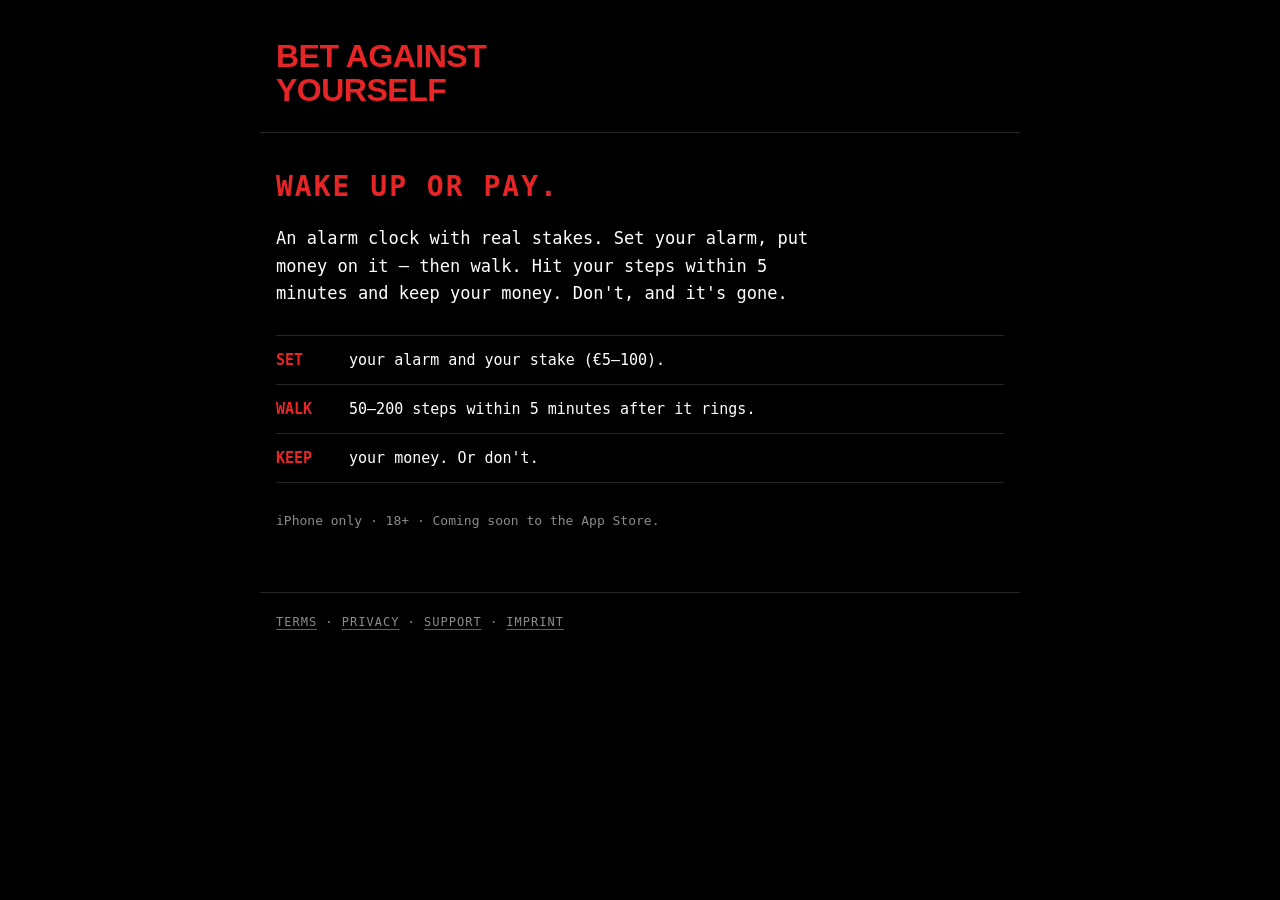
==== index.html @ e1b5a006 "Add files via upload" ====
<!doctype html>
<html lang="en">
<head>
<meta charset="utf-8">
<meta name="viewport" content="width=device-width, initial-scale=1">
<title>Bet Against Yourself</title>
<meta name="description" content="Bet Against Yourself – the alarm clock with real stakes. Wake up or pay.">
<link rel="stylesheet" href="/style.css">
</head>
<body>
<header><a class="logo" href="/">BET AGAINST<br>YOURSELF</a></header>
<main>
<section class="hero">
<p class="tag">WAKE UP OR PAY.</p>
<p class="lead">An alarm clock with real stakes. Set your alarm, put money on it – then walk.
Hit your steps within 5 minutes and keep your money. Don't, and it's gone.</p>
<ol class="how">
<li><b>SET</b> your alarm and your stake (€5–100).</li>
<li><b>WALK</b> 50–200 steps within 5 minutes after it rings.</li>
<li><b>KEEP</b> your money. Or don't.</li>
</ol>
<p class="small">iPhone only · 18+ · Coming soon to the App Store.</p>
</section>
</main>
<footer>
<a href="/terms/">TERMS</a> · <a href="/privacy/">PRIVACY</a> · <a href="/support/">SUPPORT</a> · <a href="/imprint/">IMPRINT</a>
</footer>
</body>
</html>
---- style.css ----
/* Brutalistischer Look wie in der App: nur Dark Mode, Monospace, accentRed */
:root {
  --bg: #000;
  --fg: #fff;
  --muted: rgba(255, 255, 255, 0.55);
  --line: rgba(255, 255, 255, 0.15);
  --red: rgb(230, 38, 38);
  color-scheme: dark;
}

* { box-sizing: border-box; }

body {
  margin: 0;
  background: var(--bg);
  color: var(--fg);
  font: 15px/1.6 ui-monospace, "SF Mono", Menlo, Consolas, monospace;
  -webkit-text-size-adjust: 100%;
}

header, main, footer {
  max-width: 760px;
  margin: 0 auto;
  padding: 0 16px;
}

header { padding-top: 40px; padding-bottom: 24px; border-bottom: 1px solid var(--line); }

.logo {
  display: inline-block;
  color: var(--red);
  font: 900 32px/1.05 -apple-system, BlinkMacSystemFont, "Helvetica Neue", Arial, sans-serif;
  text-decoration: none;
  letter-spacing: -0.5px;
}

main { padding-top: 32px; padding-bottom: 48px; overflow-wrap: anywhere; }

h1 { font-size: 22px; letter-spacing: 3px; margin: 0 0 4px; }
h2 { font-size: 14px; letter-spacing: 2px; margin: 32px 0 8px; color: var(--red); }
p { margin: 0 0 12px; }
.meta { color: var(--muted); margin-bottom: 24px; }
.small { color: var(--muted); font-size: 13px; }
.big { font-size: clamp(14px, 4vw, 18px); font-weight: 700; overflow-wrap: normal; }

a { color: var(--fg); text-decoration-color: var(--red); text-underline-offset: 3px; }
a:hover { color: var(--red); }

.tag { color: var(--red); font-size: 28px; font-weight: 900; letter-spacing: 2px; margin-bottom: 16px; }
.lead { font-size: 17px; max-width: 560px; }
.how { padding-left: 0; list-style: none; margin: 28px 0; border-top: 1px solid var(--line); }
.how li { padding: 12px 0; border-bottom: 1px solid var(--line); }
.how b { color: var(--red); display: inline-block; min-width: 64px; }

footer {
  padding-top: 20px;
  padding-bottom: 40px;
  border-top: 1px solid var(--line);
  color: var(--muted);
  font-size: 12px;
  letter-spacing: 1px;
}
footer a { color: var(--muted); }
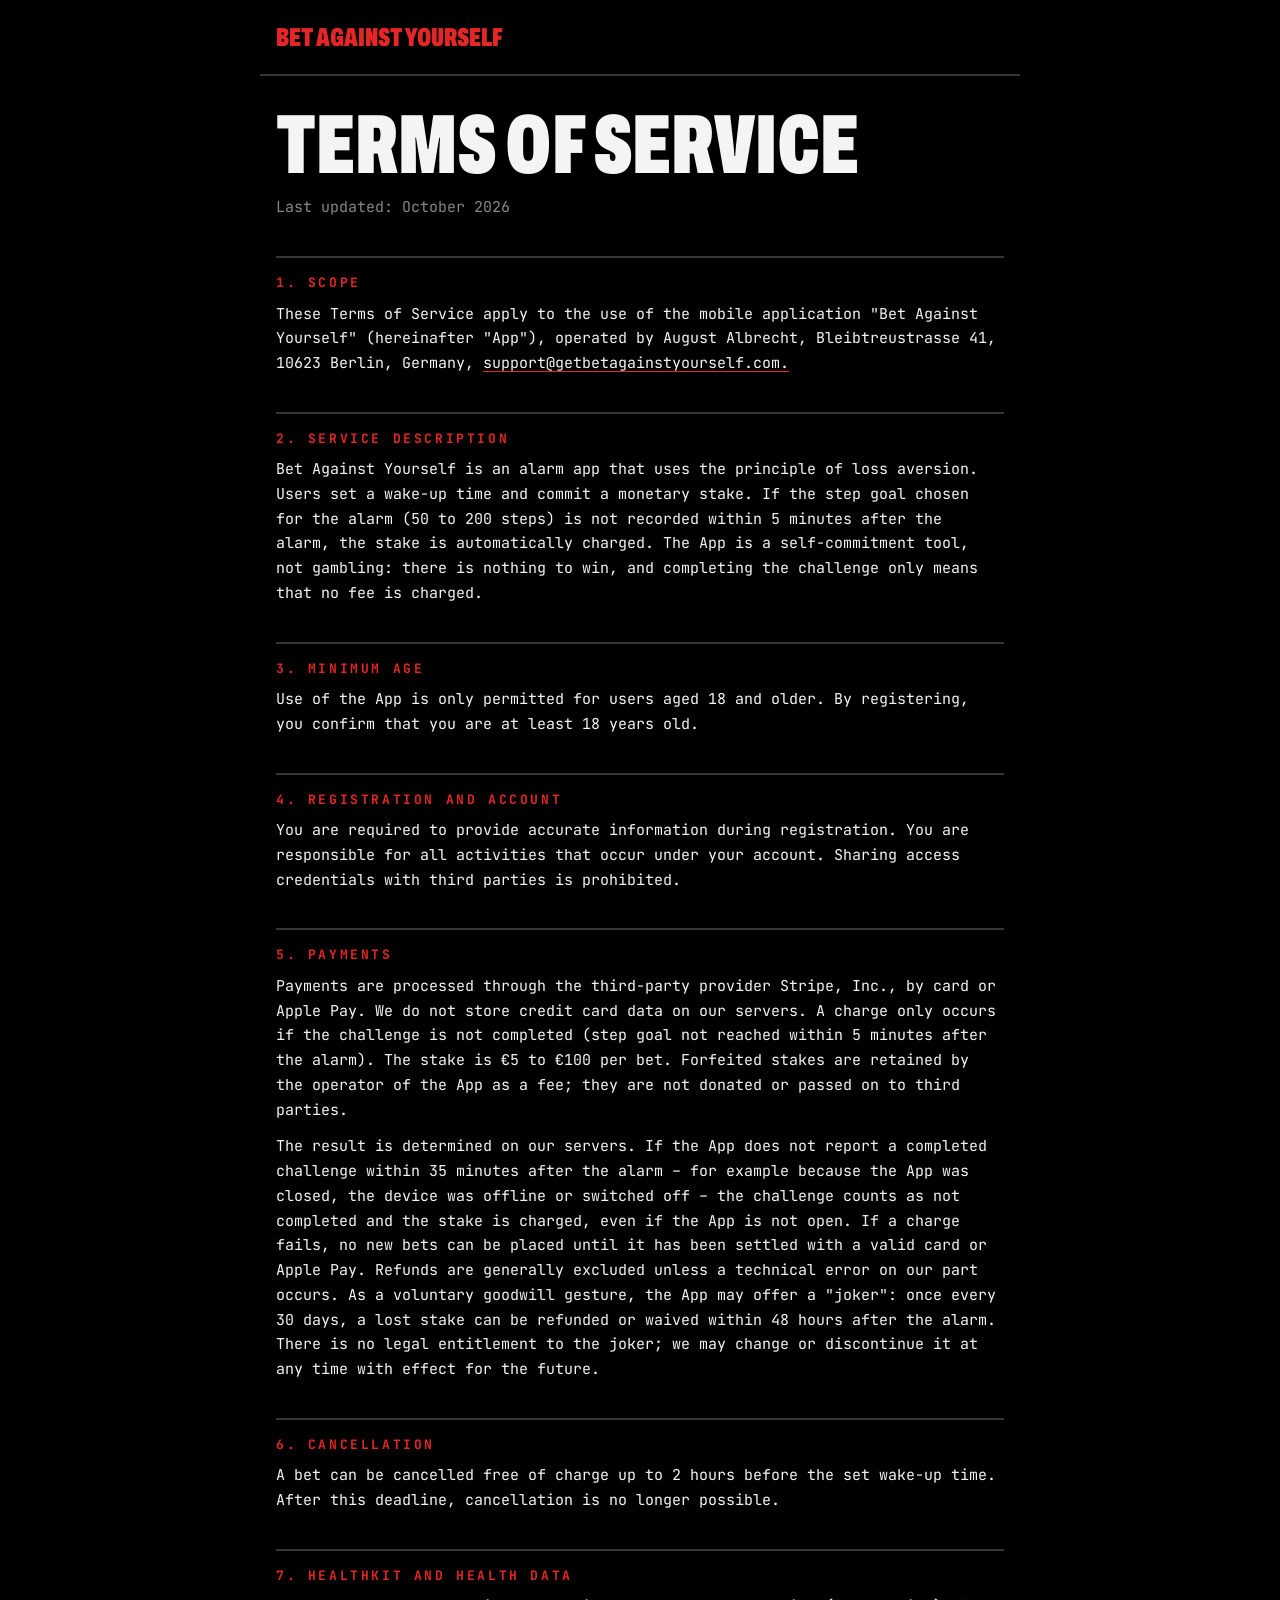
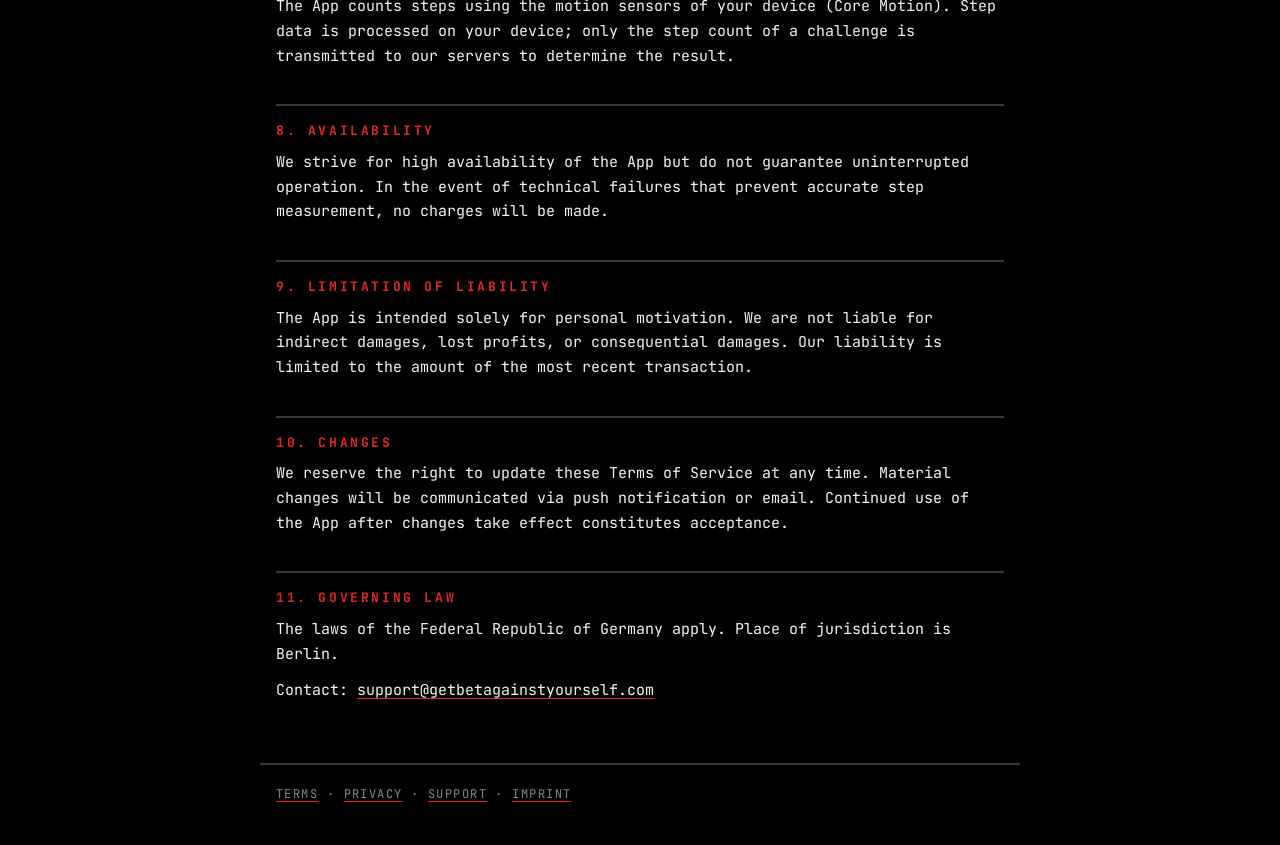
==== commit 20dc283f: "Add files via upload" ====
--- a/index.html
+++ b/index.html
@@ -3,24 +3,40 @@
 <head>
 <meta charset="utf-8">
 <meta name="viewport" content="width=device-width, initial-scale=1">
-<title>Bet Against Yourself</title>
+<title>Terms of Service – Bet Against Yourself</title>
 <meta name="description" content="Bet Against Yourself – the alarm clock with real stakes. Wake up or pay.">
+<link rel="stylesheet" href="/fonts.css">
 <link rel="stylesheet" href="/style.css">
 </head>
 <body>
-<header><a class="logo" href="/">BET AGAINST<br>YOURSELF</a></header>
+<header><a class="logo" href="/">BET AGAINST YOURSELF</a></header>
 <main>
-<section class="hero">
-<p class="tag">WAKE UP OR PAY.</p>
-<p class="lead">An alarm clock with real stakes. Set your alarm, put money on it – then walk.
-Hit your steps within 5 minutes and keep your money. Don't, and it's gone.</p>
-<ol class="how">
-<li><b>SET</b> your alarm and your stake (€5–100).</li>
-<li><b>WALK</b> 50–200 steps within 5 minutes after it rings.</li>
-<li><b>KEEP</b> your money. Or don't.</li>
-</ol>
-<p class="small">iPhone only · 18+ · Coming soon to the App Store.</p>
-</section>
+<h1>TERMS OF SERVICE</h1>
+<p class="meta">Last updated: October 2026</p>
+<h2>1. SCOPE</h2>
+<p>These Terms of Service apply to the use of the mobile application &quot;Bet Against Yourself&quot; (hereinafter &quot;App&quot;), operated by August Albrecht, Bleibtreustrasse 41, 10623 Berlin, Germany, <a href="mailto:support@getbetagainstyourself.com.">support@getbetagainstyourself.com.</a></p>
+<h2>2. SERVICE DESCRIPTION</h2>
+<p>Bet Against Yourself is an alarm app that uses the principle of loss aversion. Users set a wake-up time and commit a monetary stake. If the step goal chosen for the alarm (50 to 200 steps) is not recorded within 5 minutes after the alarm, the stake is automatically charged. The App is a self-commitment tool, not gambling: there is nothing to win, and completing the challenge only means that no fee is charged.</p>
+<h2>3. MINIMUM AGE</h2>
+<p>Use of the App is only permitted for users aged 18 and older. By registering, you confirm that you are at least 18 years old.</p>
+<h2>4. REGISTRATION AND ACCOUNT</h2>
+<p>You are required to provide accurate information during registration. You are responsible for all activities that occur under your account. Sharing access credentials with third parties is prohibited.</p>
+<h2>5. PAYMENTS</h2>
+<p>Payments are processed through the third-party provider Stripe, Inc., by card or Apple Pay. We do not store credit card data on our servers. A charge only occurs if the challenge is not completed (step goal not reached within 5 minutes after the alarm). The stake is €5 to €100 per bet. Forfeited stakes are retained by the operator of the App as a fee; they are not donated or passed on to third parties.</p>
+<p>The result is determined on our servers. If the App does not report a completed challenge within 35 minutes after the alarm – for example because the App was closed, the device was offline or switched off – the challenge counts as not completed and the stake is charged, even if the App is not open. If a charge fails, no new bets can be placed until it has been settled with a valid card or Apple Pay. Refunds are generally excluded unless a technical error on our part occurs. As a voluntary goodwill gesture, the App may offer a &quot;joker&quot;: once every 30 days, a lost stake can be refunded or waived within 48 hours after the alarm. There is no legal entitlement to the joker; we may change or discontinue it at any time with effect for the future.</p>
+<h2>6. CANCELLATION</h2>
+<p>A bet can be cancelled free of charge up to 2 hours before the set wake-up time. After this deadline, cancellation is no longer possible.</p>
+<h2>7. HEALTHKIT AND HEALTH DATA</h2>
+<p>The App counts steps using the motion sensors of your device (Core Motion). Step data is processed on your device; only the step count of a challenge is transmitted to our servers to determine the result.</p>
+<h2>8. AVAILABILITY</h2>
+<p>We strive for high availability of the App but do not guarantee uninterrupted operation. In the event of technical failures that prevent accurate step measurement, no charges will be made.</p>
+<h2>9. LIMITATION OF LIABILITY</h2>
+<p>The App is intended solely for personal motivation. We are not liable for indirect damages, lost profits, or consequential damages. Our liability is limited to the amount of the most recent transaction.</p>
+<h2>10. CHANGES</h2>
+<p>We reserve the right to update these Terms of Service at any time. Material changes will be communicated via push notification or email. Continued use of the App after changes take effect constitutes acceptance.</p>
+<h2>11. GOVERNING LAW</h2>
+<p>The laws of the Federal Republic of Germany apply. Place of jurisdiction is Berlin.</p>
+<p>Contact: <a href="mailto:support@getbetagainstyourself.com">support@getbetagainstyourself.com</a></p>
 </main>
 <footer>
 <a href="/terms/">TERMS</a> · <a href="/privacy/">PRIVACY</a> · <a href="/support/">SUPPORT</a> · <a href="/imprint/">IMPRINT</a>
--- a/fonts.css
+++ b/fonts.css
@@ -0,0 +1,27 @@
+/* Selbst gehostet (OFL) – kein Google-Fonts-Abruf, damit keine IP-Adressen an Dritte gehen (Datenschutz).
+   Fehlen die Dateien, greifen die Fallbacks in den Stacks. */
+@font-face {
+  font-family: "Archivo";
+  src: url("/fonts/archivo-wdth.woff2") format("woff2-variations"), url("/fonts/archivo-wdth.woff2") format("woff2");
+  font-weight: 100 900;
+  font-stretch: 62% 125%;
+  font-display: swap;
+}
+@font-face {
+  font-family: "JetBrains Mono";
+  src: url("/fonts/jetbrains-mono-400.woff2") format("woff2");
+  font-weight: 400;
+  font-display: swap;
+}
+@font-face {
+  font-family: "JetBrains Mono";
+  src: url("/fonts/jetbrains-mono-700.woff2") format("woff2");
+  font-weight: 700;
+  font-display: swap;
+}
+@font-face {
+  font-family: "JetBrains Mono";
+  src: url("/fonts/jetbrains-mono-800.woff2") format("woff2");
+  font-weight: 800;
+  font-display: swap;
+}
--- a/style.css
+++ b/style.css
@@ -1,10 +1,12 @@
-/* Brutalistischer Look wie in der App: nur Dark Mode, Monospace, accentRed */
+/* Unterseiten (AGB, Datenschutz, Support, Impressum) im Look der App/Landing Page: Schwarz, Linien, accentRed */
 :root {
   --bg: #000;
-  --fg: #fff;
-  --muted: rgba(255, 255, 255, 0.55);
-  --line: rgba(255, 255, 255, 0.15);
-  --red: rgb(230, 38, 38);
+  --fg: #f4f4f2;
+  --muted: #8a8686;
+  --line: #3a3636;
+  --red: #e52626;
+  --poster: "Archivo", "Arial Narrow", "Helvetica Neue", Arial, sans-serif;
+  --mono: "JetBrains Mono", ui-monospace, "SF Mono", Menlo, Consolas, monospace;
   color-scheme: dark;
 }
 
@@ -14,7 +16,7 @@
   margin: 0;
   background: var(--bg);
   color: var(--fg);
-  font: 15px/1.6 ui-monospace, "SF Mono", Menlo, Consolas, monospace;
+  font: 15px/1.65 var(--mono);
   -webkit-text-size-adjust: 100%;
 }
 
@@ -24,20 +26,20 @@
   padding: 0 16px;
 }
 
-header { padding-top: 40px; padding-bottom: 24px; border-bottom: 1px solid var(--line); }
+header { padding-top: 24px; padding-bottom: 20px; border-bottom: 2px solid var(--line); }
 
 .logo {
   display: inline-block;
   color: var(--red);
-  font: 900 32px/1.05 -apple-system, BlinkMacSystemFont, "Helvetica Neue", Arial, sans-serif;
+  font: 900 26px/1 var(--poster);
+  font-stretch: 62%;
   text-decoration: none;
-  letter-spacing: -0.5px;
 }
 
 main { padding-top: 32px; padding-bottom: 48px; overflow-wrap: anywhere; }
 
-h1 { font-size: 22px; letter-spacing: 3px; margin: 0 0 4px; }
-h2 { font-size: 14px; letter-spacing: 2px; margin: 32px 0 8px; color: var(--red); }
+h1 { font: 900 clamp(48px, 10vw, 84px)/.9 var(--poster); font-stretch: 62%; text-transform: uppercase; margin: 0 0 12px; }
+h2 { font-size: 13px; letter-spacing: .2em; margin: 36px 0 8px; color: var(--red); border-top: 2px solid var(--line); padding-top: 14px; }
 p { margin: 0 0 12px; }
 .meta { color: var(--muted); margin-bottom: 24px; }
 .small { color: var(--muted); font-size: 13px; }
@@ -46,18 +48,12 @@
 a { color: var(--fg); text-decoration-color: var(--red); text-underline-offset: 3px; }
 a:hover { color: var(--red); }
 
-.tag { color: var(--red); font-size: 28px; font-weight: 900; letter-spacing: 2px; margin-bottom: 16px; }
-.lead { font-size: 17px; max-width: 560px; }
-.how { padding-left: 0; list-style: none; margin: 28px 0; border-top: 1px solid var(--line); }
-.how li { padding: 12px 0; border-bottom: 1px solid var(--line); }
-.how b { color: var(--red); display: inline-block; min-width: 64px; }
-
 footer {
   padding-top: 20px;
   padding-bottom: 40px;
-  border-top: 1px solid var(--line);
+  border-top: 2px solid var(--line);
   color: var(--muted);
   font-size: 12px;
-  letter-spacing: 1px;
+  letter-spacing: .12em;
 }
 footer a { color: var(--muted); }
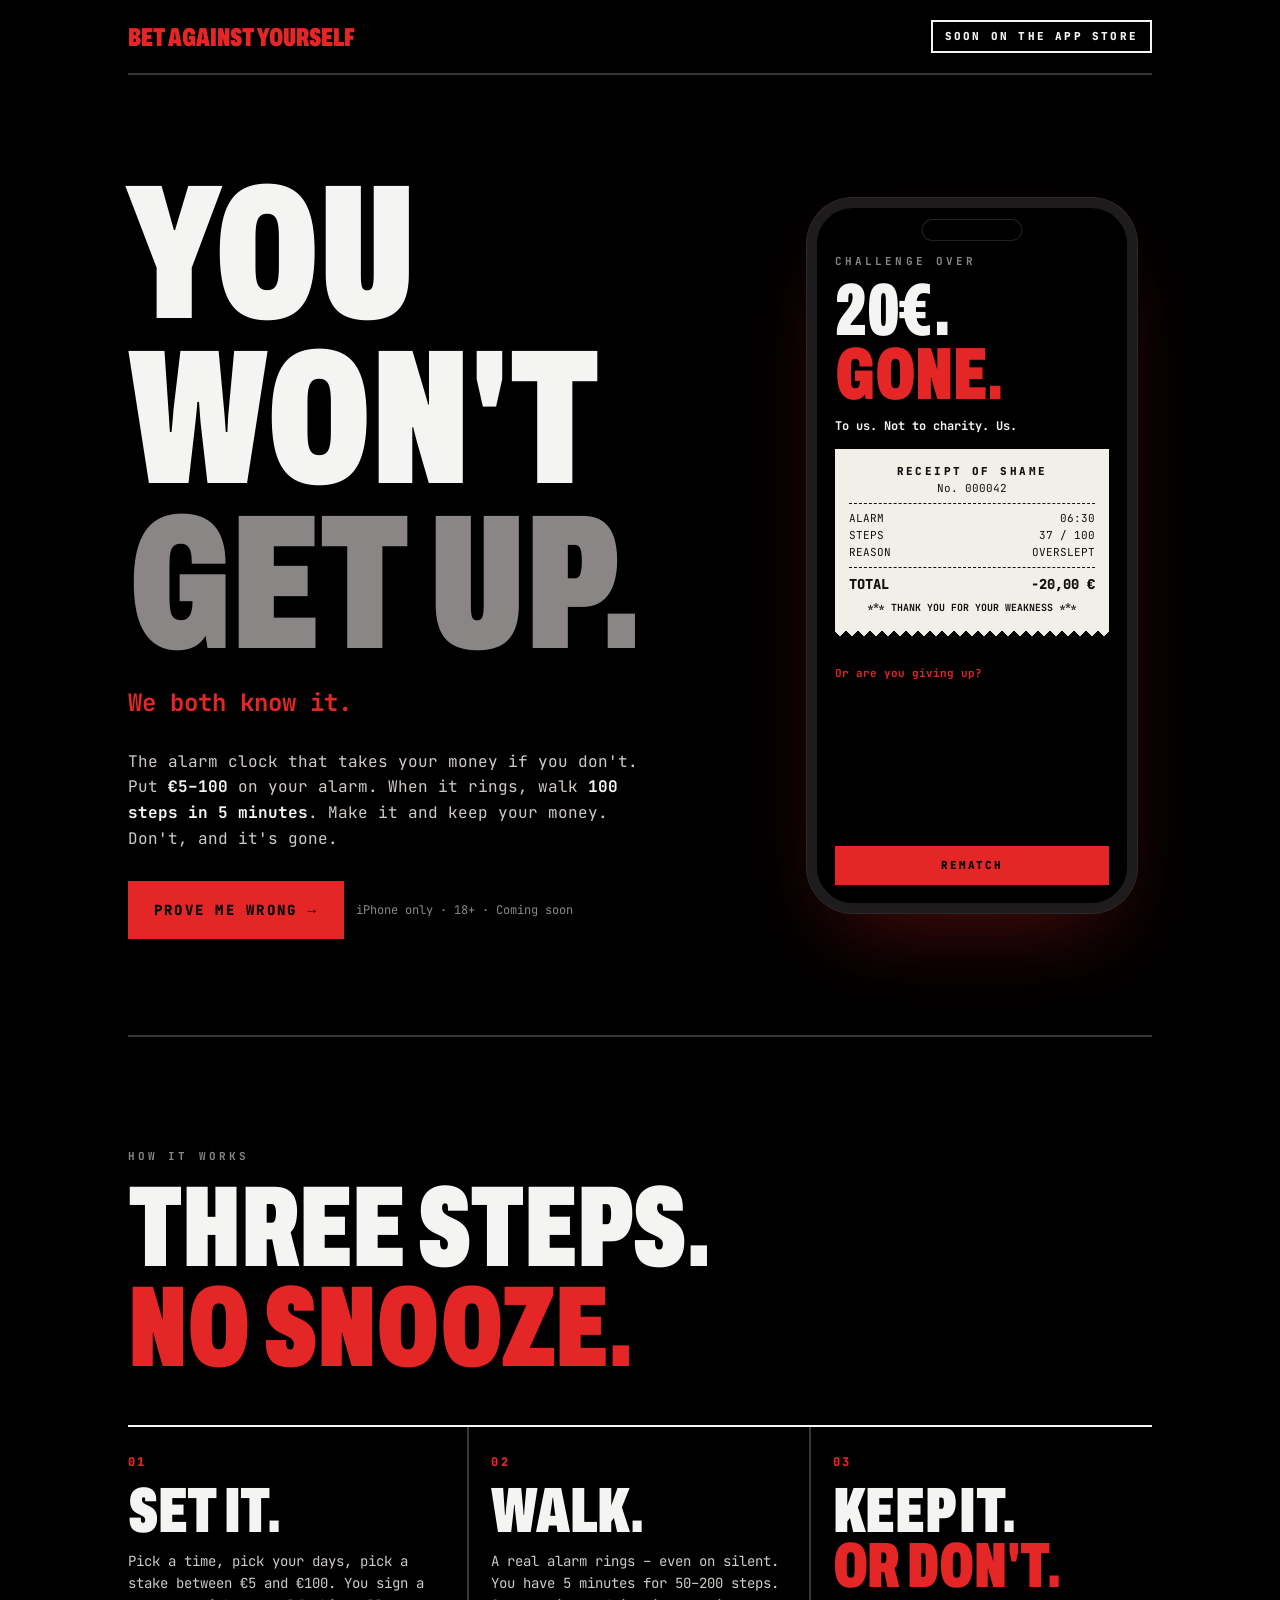
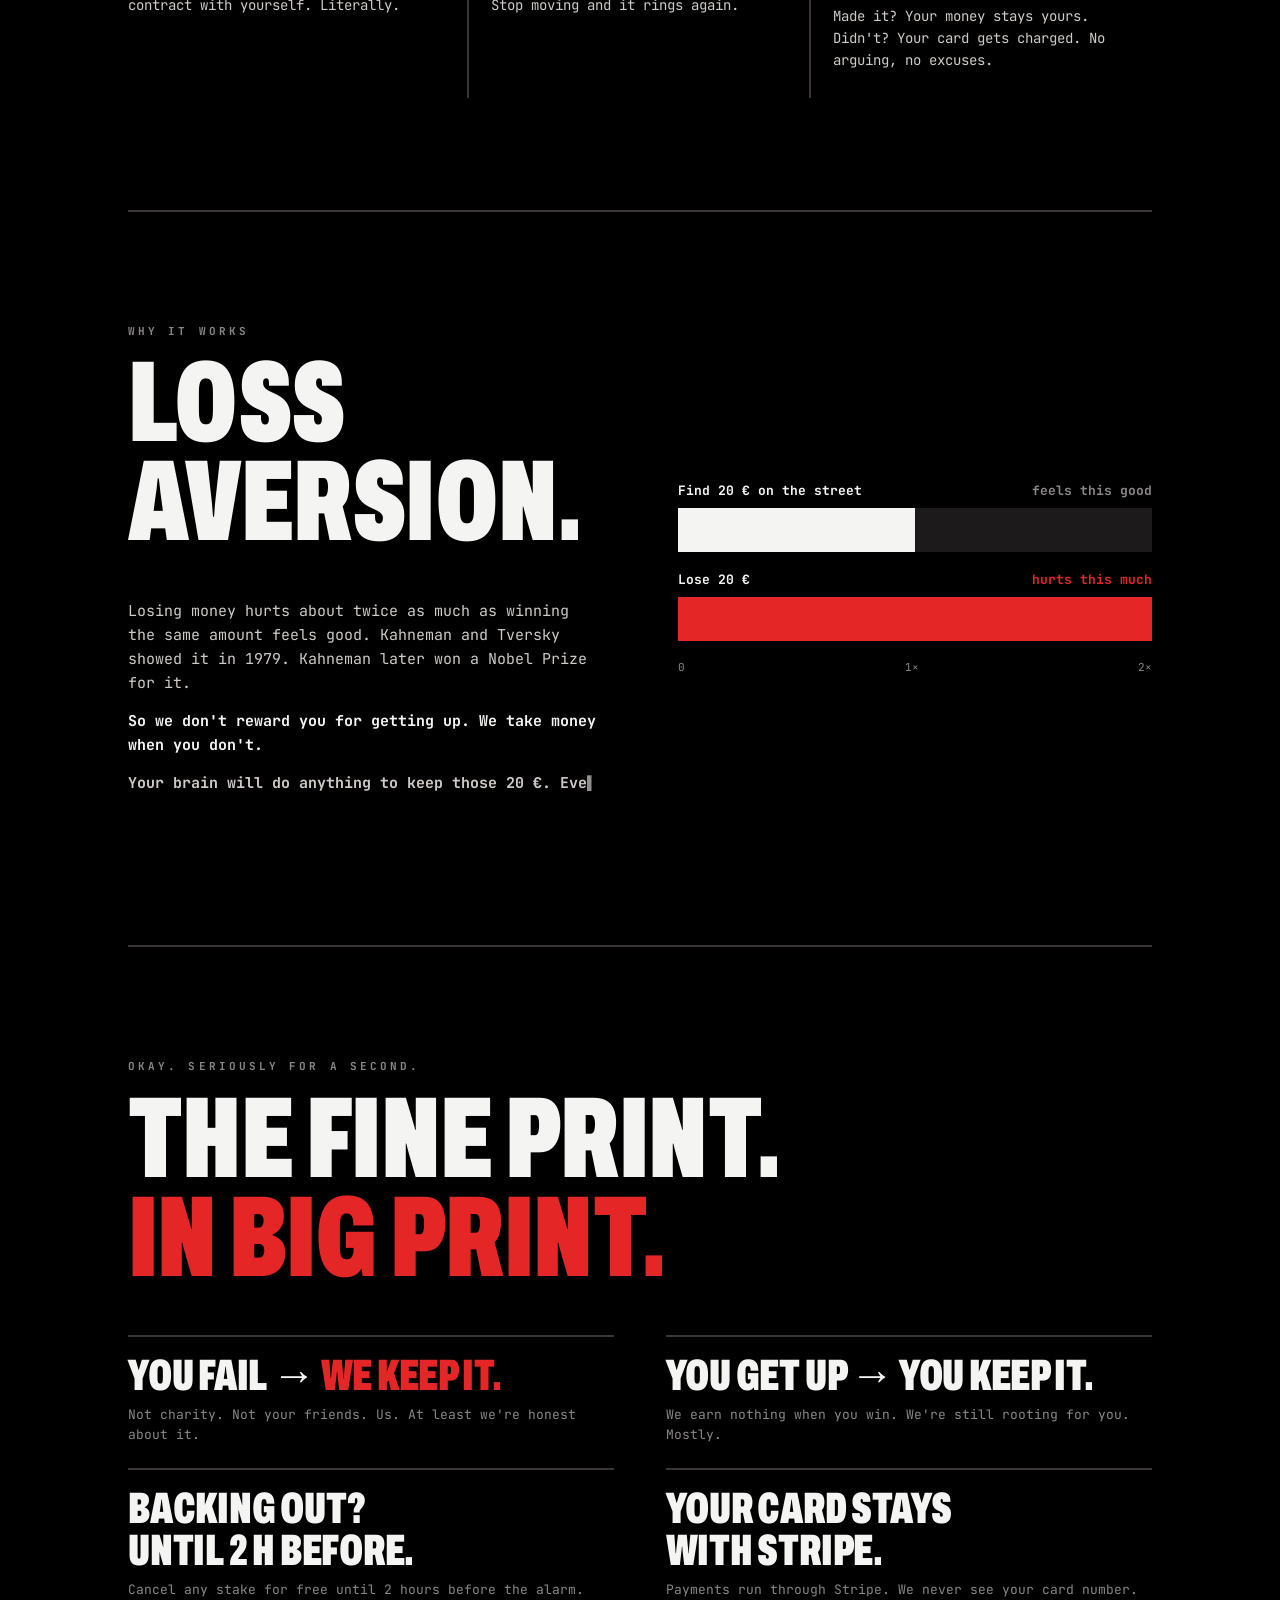
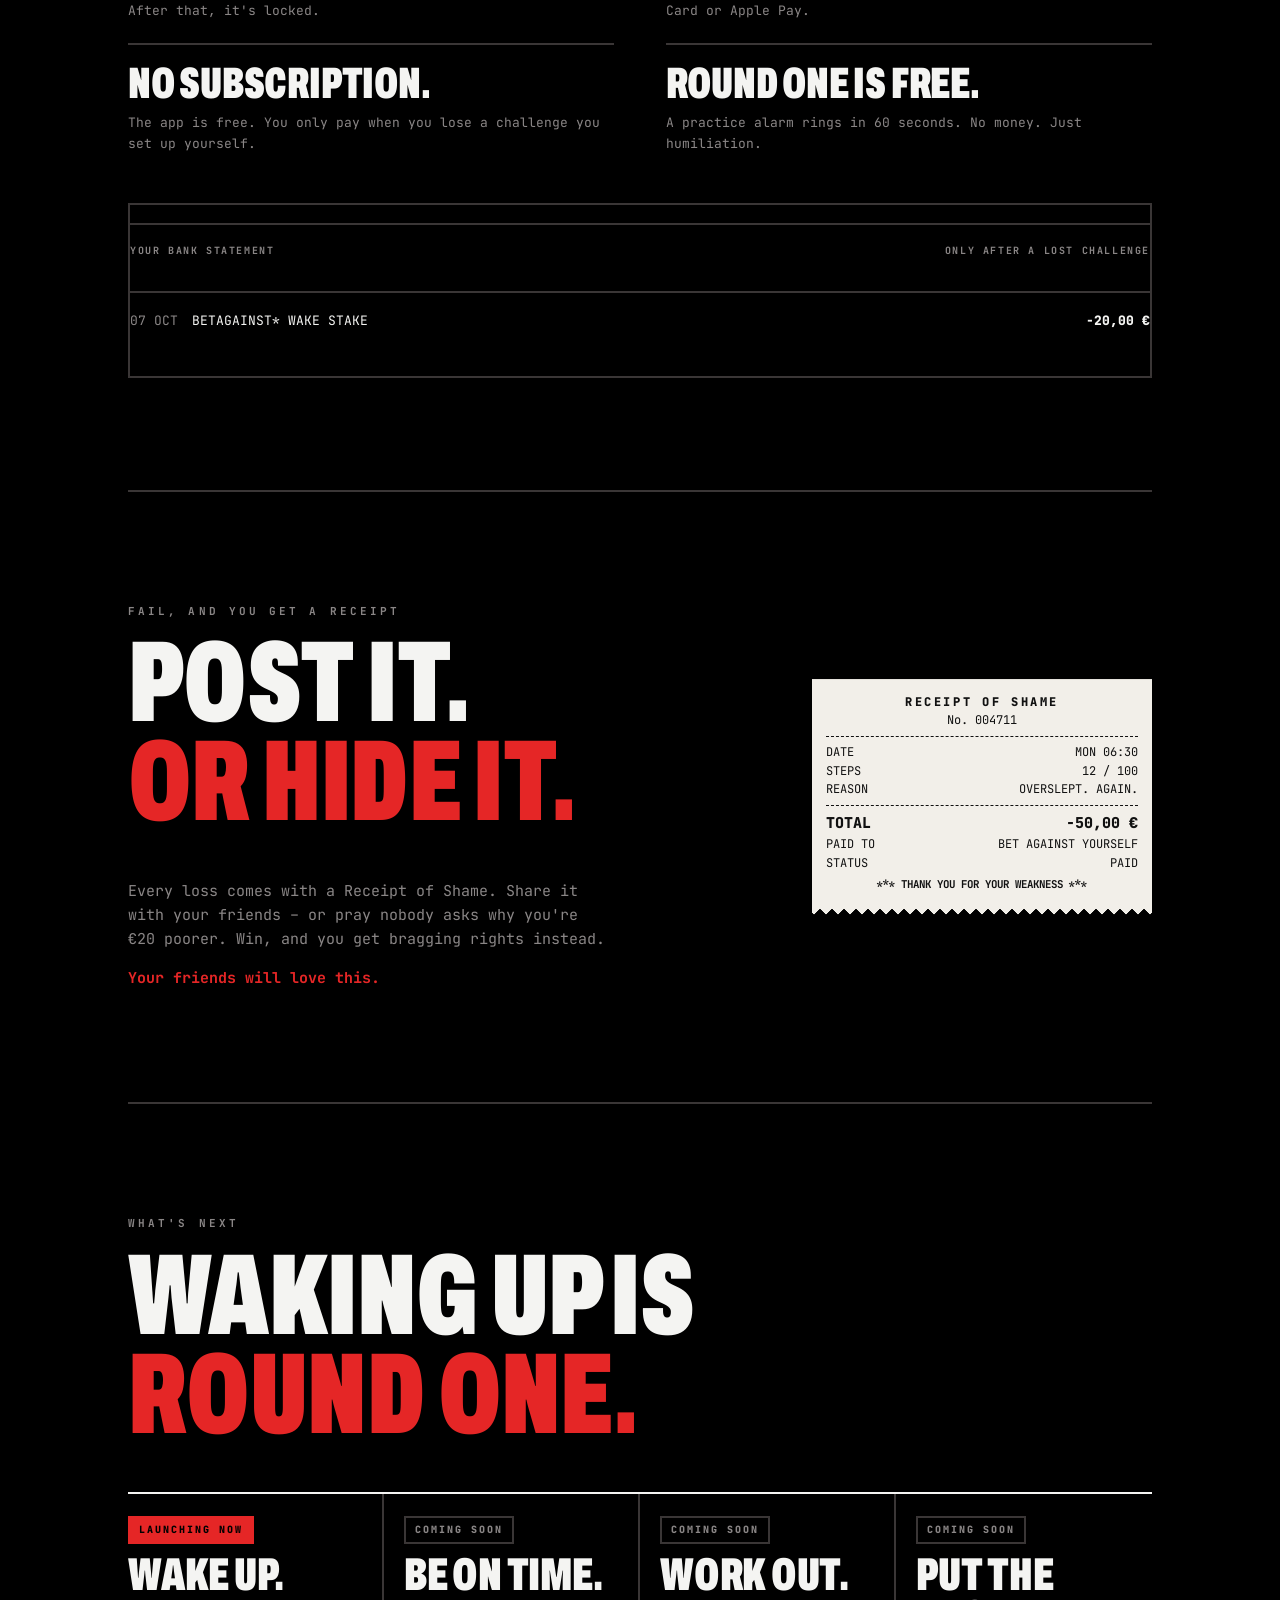
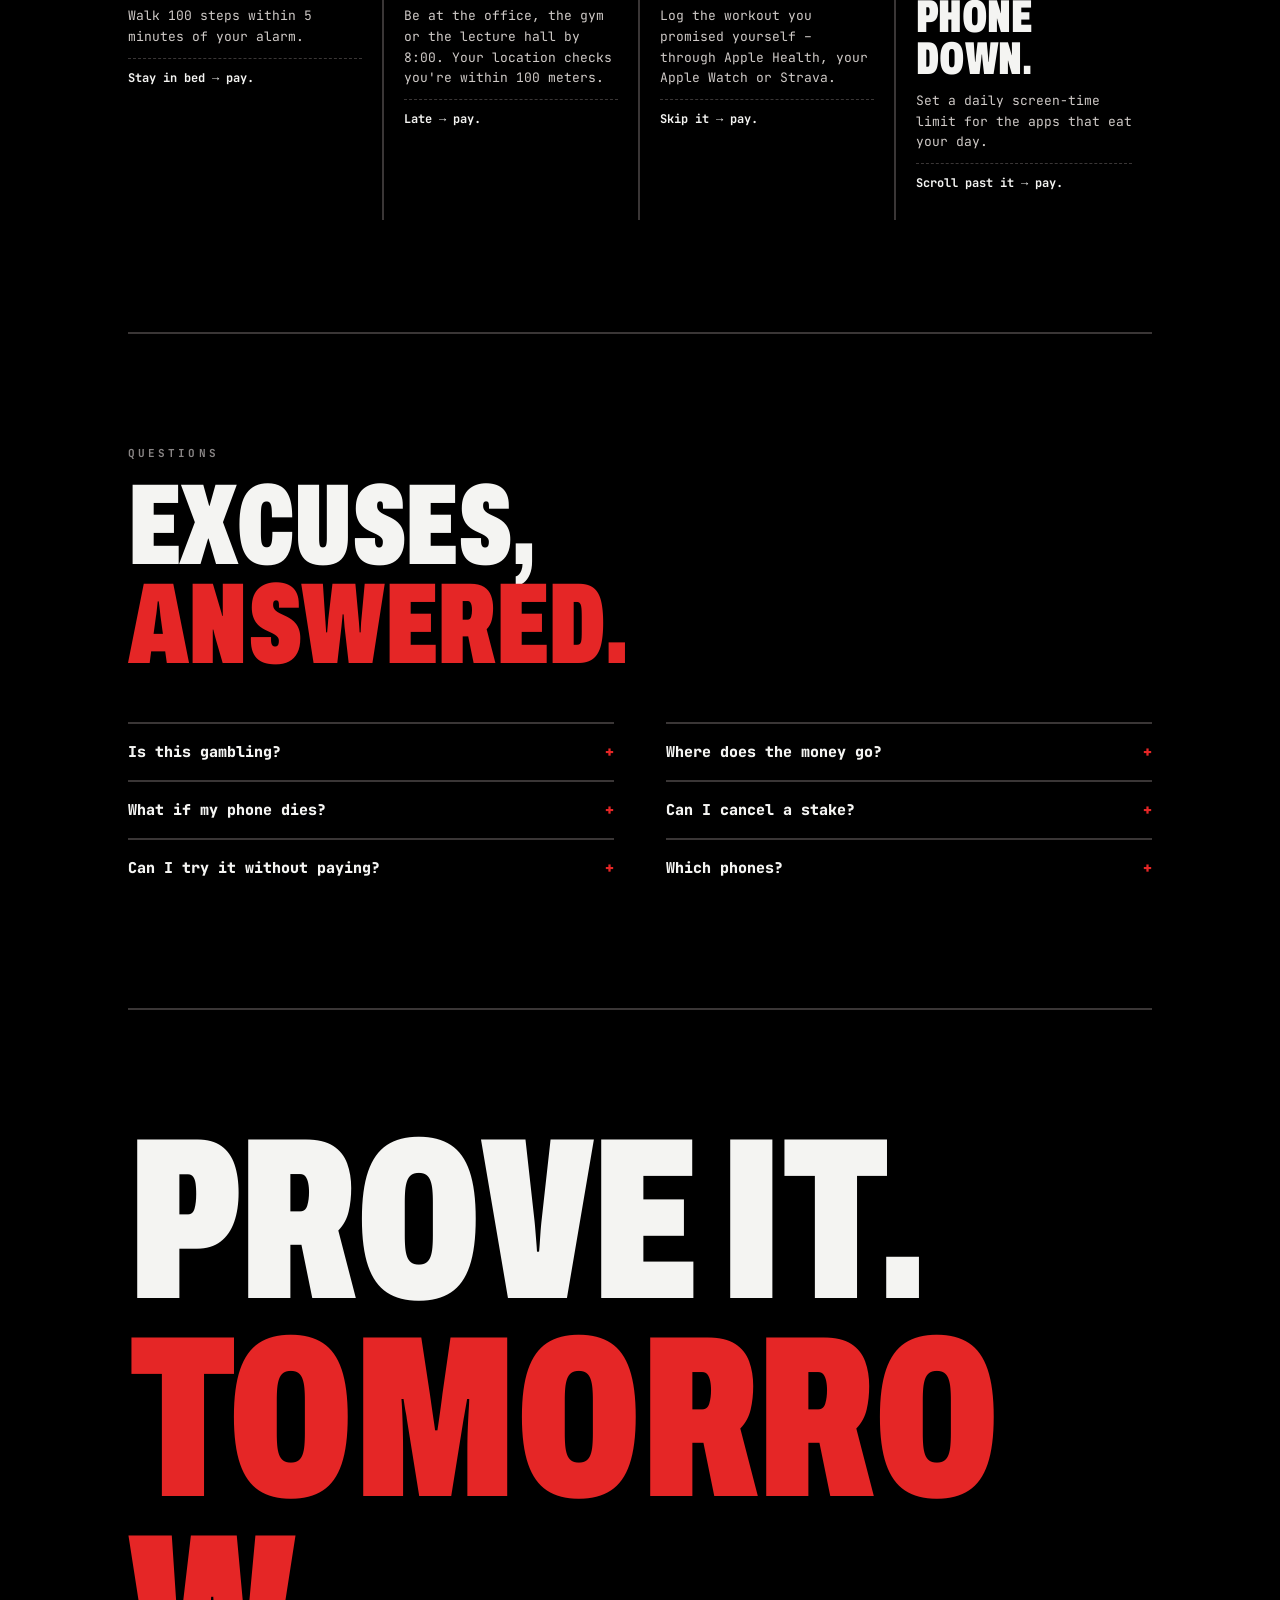
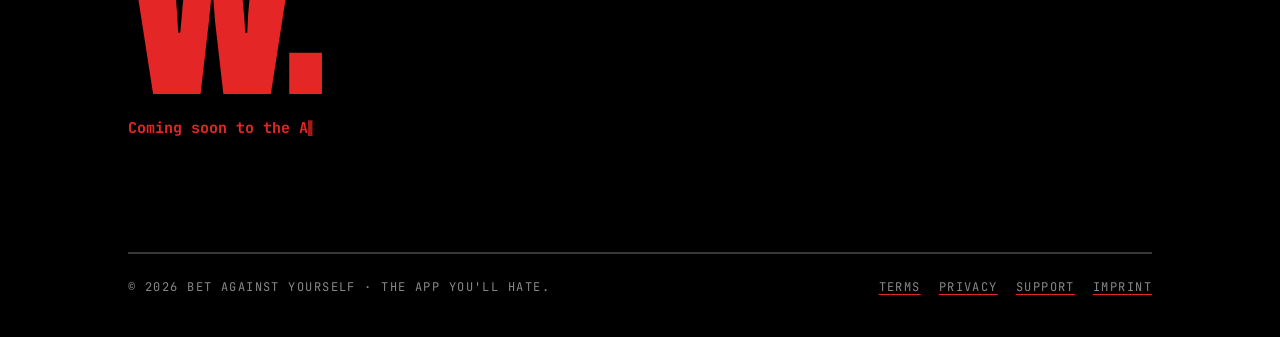
==== commit 5b789c8f: "Add files via upload" ====
--- a/index.html
+++ b/index.html
@@ -2,44 +2,305 @@
 <html lang="en">
 <head>
 <meta charset="utf-8">
-<meta name="viewport" content="width=device-width, initial-scale=1">
-<title>Terms of Service – Bet Against Yourself</title>
-<meta name="description" content="Bet Against Yourself – the alarm clock with real stakes. Wake up or pay.">
+<meta name="viewport" content="width=device-width, initial-scale=1, viewport-fit=cover">
+<title>Bet Against Yourself – Wake up or pay</title>
+<meta name="description" content="The alarm clock that takes your money if you don't get up. Put €5–100 on your alarm, walk 100 steps in 5 minutes – or pay.">
+<meta name="theme-color" content="#000000">
+<meta property="og:title" content="Bet Against Yourself – Wake up or pay">
+<meta property="og:description" content="The alarm clock that takes your money if you don't get up.">
+<meta property="og:url" content="https://getbetagainstyourself.com/">
+<meta property="og:type" content="website">
+<link rel="preload" href="/fonts/archivo-wdth.woff2" as="font" type="font/woff2" crossorigin>
 <link rel="stylesheet" href="/fonts.css">
-<link rel="stylesheet" href="/style.css">
+<link rel="stylesheet" href="/landing.css">
 </head>
 <body>
-<header><a class="logo" href="/">BET AGAINST YOURSELF</a></header>
-<main>
-<h1>TERMS OF SERVICE</h1>
-<p class="meta">Last updated: October 2026</p>
-<h2>1. SCOPE</h2>
-<p>These Terms of Service apply to the use of the mobile application &quot;Bet Against Yourself&quot; (hereinafter &quot;App&quot;), operated by August Albrecht, Bleibtreustrasse 41, 10623 Berlin, Germany, <a href="mailto:support@getbetagainstyourself.com.">support@getbetagainstyourself.com.</a></p>
-<h2>2. SERVICE DESCRIPTION</h2>
-<p>Bet Against Yourself is an alarm app that uses the principle of loss aversion. Users set a wake-up time and commit a monetary stake. If the step goal chosen for the alarm (50 to 200 steps) is not recorded within 5 minutes after the alarm, the stake is automatically charged. The App is a self-commitment tool, not gambling: there is nothing to win, and completing the challenge only means that no fee is charged.</p>
-<h2>3. MINIMUM AGE</h2>
-<p>Use of the App is only permitted for users aged 18 and older. By registering, you confirm that you are at least 18 years old.</p>
-<h2>4. REGISTRATION AND ACCOUNT</h2>
-<p>You are required to provide accurate information during registration. You are responsible for all activities that occur under your account. Sharing access credentials with third parties is prohibited.</p>
-<h2>5. PAYMENTS</h2>
-<p>Payments are processed through the third-party provider Stripe, Inc., by card or Apple Pay. We do not store credit card data on our servers. A charge only occurs if the challenge is not completed (step goal not reached within 5 minutes after the alarm). The stake is €5 to €100 per bet. Forfeited stakes are retained by the operator of the App as a fee; they are not donated or passed on to third parties.</p>
-<p>The result is determined on our servers. If the App does not report a completed challenge within 35 minutes after the alarm – for example because the App was closed, the device was offline or switched off – the challenge counts as not completed and the stake is charged, even if the App is not open. If a charge fails, no new bets can be placed until it has been settled with a valid card or Apple Pay. Refunds are generally excluded unless a technical error on our part occurs. As a voluntary goodwill gesture, the App may offer a &quot;joker&quot;: once every 30 days, a lost stake can be refunded or waived within 48 hours after the alarm. There is no legal entitlement to the joker; we may change or discontinue it at any time with effect for the future.</p>
-<h2>6. CANCELLATION</h2>
-<p>A bet can be cancelled free of charge up to 2 hours before the set wake-up time. After this deadline, cancellation is no longer possible.</p>
-<h2>7. HEALTHKIT AND HEALTH DATA</h2>
-<p>The App counts steps using the motion sensors of your device (Core Motion). Step data is processed on your device; only the step count of a challenge is transmitted to our servers to determine the result.</p>
-<h2>8. AVAILABILITY</h2>
-<p>We strive for high availability of the App but do not guarantee uninterrupted operation. In the event of technical failures that prevent accurate step measurement, no charges will be made.</p>
-<h2>9. LIMITATION OF LIABILITY</h2>
-<p>The App is intended solely for personal motivation. We are not liable for indirect damages, lost profits, or consequential damages. Our liability is limited to the amount of the most recent transaction.</p>
-<h2>10. CHANGES</h2>
-<p>We reserve the right to update these Terms of Service at any time. Material changes will be communicated via push notification or email. Continued use of the App after changes take effect constitutes acceptance.</p>
-<h2>11. GOVERNING LAW</h2>
-<p>The laws of the Federal Republic of Germany apply. Place of jurisdiction is Berlin.</p>
-<p>Contact: <a href="mailto:support@getbetagainstyourself.com">support@getbetagainstyourself.com</a></p>
-</main>
-<footer>
-<a href="/terms/">TERMS</a> · <a href="/privacy/">PRIVACY</a> · <a href="/support/">SUPPORT</a> · <a href="/imprint/">IMPRINT</a>
-</footer>
+
+<div class="wrap">
+  <header class="top">
+    <a class="logo" href="/">BET AGAINST YOURSELF</a>
+    <span class="badge">Soon on the App Store</span>
+  </header>
+
+  <!-- Hero: die These – du stehst nicht auf -->
+  <section class="hero">
+    <div>
+      <h1 class="poster"><span data-type>You won't</span> <span class="ash" data-type>get up.</span></h1>
+      <p class="voice" data-voice="We both know it.">We both know it.</p>
+      <p class="lead">The alarm clock that takes your money if you don't. Put <b>€5–100</b> on your alarm.
+        When it rings, walk <b>100 steps in 5 minutes</b>. Make it and keep your money. Don't, and it's gone.</p>
+      <div class="cta-row">
+        <a class="btn" href="#how">Prove me wrong →</a>
+        <span class="fine-note">iPhone only · 18+ · Coming soon</span>
+      </div>
+    </div>
+
+    <div class="phone" aria-label="App screen after a lost challenge">
+      <p class="eyebrow">Challenge over</p>
+      <p class="poster big">20€.<br><span class="red">Gone.</span></p>
+      <p class="sub">To us. Not to charity. Us.</p>
+      <div class="receipt">
+        <div class="t">RECEIPT OF SHAME</div>
+        <div class="c">No. 000042</div>
+        <hr>
+        <div class="r"><span>ALARM</span><span>06:30</span></div>
+        <div class="r"><span>STEPS</span><span>37 / 100</span></div>
+        <div class="r"><span>REASON</span><span>OVERSLEPT</span></div>
+        <hr>
+        <div class="r total"><span>TOTAL</span><span>−20,00 €</span></div>
+        <div class="thx">*** THANK YOU FOR YOUR WEAKNESS ***</div>
+      </div>
+      <p class="voice">Or are you giving up?</p>
+      <div class="p-btn">REMATCH</div>
+    </div>
+  </section>
+
+  <!-- So funktioniert's -->
+  <section class="block" id="how">
+    <div class="block-head">
+      <p class="eyebrow">How it works</p>
+      <h2 class="poster">Three steps.<br><span class="red">No snooze.</span></h2>
+    </div>
+    <ol class="steps">
+      <li>
+        <span class="n">01</span>
+        <h3 class="poster">Set it.</h3>
+        <p>Pick a time, pick your days, pick a stake between €5 and €100. You sign a contract with yourself. Literally.</p>
+      </li>
+      <li>
+        <span class="n">02</span>
+        <h3 class="poster">Walk.</h3>
+        <p>A real alarm rings – even on silent. You have 5 minutes for 50–200 steps. Stop moving and it rings again.</p>
+      </li>
+      <li>
+        <span class="n">03</span>
+        <h3 class="poster">Keep it.<br><span class="red">Or don't.</span></h3>
+        <p>Made it? Your money stays yours. Didn't? Your card gets charged. No arguing, no excuses.</p>
+      </li>
+    </ol>
+  </section>
+
+  <!-- Warum es funktioniert -->
+  <section class="block">
+    <div class="why">
+      <div>
+        <div class="block-head">
+          <p class="eyebrow">Why it works</p>
+          <h2 class="poster">Loss<br>aversion.</h2>
+        </div>
+        <div class="body">
+          <p>Losing money hurts about twice as much as winning the same amount feels good. Kahneman and Tversky showed it in 1979. Kahneman later won a Nobel Prize for it.</p>
+          <p><b>So we don't reward you for getting up. We take money when you don't.</b></p>
+          <p class="voice" data-voice="Your brain will do anything to keep those 20 €. Even get up.">Your brain will do anything to keep those 20 €. Even get up.</p>
+        </div>
+      </div>
+      <div class="bars" role="img" aria-label="Losing 20 euros hurts about twice as much as finding 20 euros feels good">
+        <div>
+          <div class="bar-l"><span>Find 20 € on the street</span><span class="ash">feels this good</span></div>
+          <div class="track"><div class="fill"></div></div>
+        </div>
+        <div>
+          <div class="bar-l"><span>Lose 20 €</span><span class="red">hurts this much</span></div>
+          <div class="track"><div class="fill loss"></div></div>
+        </div>
+        <div class="axis"><span>0</span><span>1×</span><span>2×</span></div>
+      </div>
+    </div>
+  </section>
+
+  <!-- Kleingedrucktes, groß -->
+  <section class="block">
+    <div class="block-head">
+      <p class="eyebrow">Okay. Seriously for a second.</p>
+      <h2 class="poster">The fine print.<br><span class="red">In big print.</span></h2>
+    </div>
+    <div class="fine">
+      <div>
+        <h3 class="poster">You fail → <span class="red">we keep it.</span></h3>
+        <p>Not charity. Not your friends. Us. At least we're honest about it.</p>
+      </div>
+      <div>
+        <h3 class="poster">You get up → you keep it.</h3>
+        <p>We earn nothing when you win. We're still rooting for you. Mostly.</p>
+      </div>
+      <div>
+        <h3 class="poster">Backing out? Until 2 h before.</h3>
+        <p>Cancel any stake for free until 2 hours before the alarm. After that, it's locked.</p>
+      </div>
+      <div>
+        <h3 class="poster">Your card stays with Stripe.</h3>
+        <p>Payments run through Stripe. We never see your card number. Card or Apple Pay.</p>
+      </div>
+      <div>
+        <h3 class="poster">No subscription.</h3>
+        <p>The app is free. You only pay when you lose a challenge you set up yourself.</p>
+      </div>
+      <div>
+        <h3 class="poster">Round one is free.</h3>
+        <p>A practice alarm rings in 60 seconds. No money. Just humiliation.</p>
+      </div>
+      <div class="statement" aria-label="Example line on a bank statement">
+        <div class="h"><span>YOUR BANK STATEMENT</span><span>ONLY AFTER A LOST CHALLENGE</span></div>
+        <div class="row"><span>07 OCT</span><span>BETAGAINST* WAKE STAKE</span><b>−20,00 €</b></div>
+      </div>
+    </div>
+  </section>
+
+  <!-- Receipt of Shame -->
+  <section class="block">
+    <div class="shame">
+      <div>
+        <div class="block-head">
+          <p class="eyebrow">Fail, and you get a receipt</p>
+          <h2 class="poster">Post it.<br><span class="red">Or hide it.</span></h2>
+        </div>
+        <p class="lead ash" style="max-width:32em">Every loss comes with a Receipt of Shame. Share it with your friends – or pray nobody asks why you're €20 poorer. Win, and you get bragging rights instead.</p>
+        <p class="voice" data-voice="Your friends will love this.">Your friends will love this.</p>
+      </div>
+      <div class="receipt">
+        <div class="t">RECEIPT OF SHAME</div>
+        <div class="c">No. 004711</div>
+        <hr>
+        <div class="r"><span>DATE</span><span>MON 06:30</span></div>
+        <div class="r"><span>STEPS</span><span>12 / 100</span></div>
+        <div class="r"><span>REASON</span><span>OVERSLEPT. AGAIN.</span></div>
+        <hr>
+        <div class="r total"><span>TOTAL</span><span>−50,00 €</span></div>
+        <div class="r"><span>PAID TO</span><span>BET AGAINST YOURSELF</span></div>
+        <div class="r"><span>STATUS</span><span>PAID</span></div>
+        <div class="thx">*** THANK YOU FOR YOUR WEAKNESS ***</div>
+      </div>
+    </div>
+  </section>
+
+  <!-- Coming soon -->
+  <section class="block" id="next">
+    <div class="block-head">
+      <p class="eyebrow">What's next</p>
+      <h2 class="poster">Waking up is<br><span class="red">round one.</span></h2>
+    </div>
+    <div class="soon">
+      <article>
+        <span class="chip live">Launching now</span>
+        <h3 class="poster">Wake up.</h3>
+        <p>Walk 100 steps within 5 minutes of your alarm.</p>
+        <p class="rule">Stay in bed → pay.</p>
+      </article>
+      <article>
+        <span class="chip">Coming soon</span>
+        <h3 class="poster">Be on time.</h3>
+        <p>Be at the office, the gym or the lecture hall by 8:00. Your location checks you're within 100 meters.</p>
+        <p class="rule">Late → pay.</p>
+      </article>
+      <article>
+        <span class="chip">Coming soon</span>
+        <h3 class="poster">Work out.</h3>
+        <p>Log the workout you promised yourself – through Apple Health, your Apple Watch or Strava.</p>
+        <p class="rule">Skip it → pay.</p>
+      </article>
+      <article>
+        <span class="chip">Coming soon</span>
+        <h3 class="poster">Put the phone down.</h3>
+        <p>Set a daily screen-time limit for the apps that eat your day.</p>
+        <p class="rule">Scroll past it → pay.</p>
+      </article>
+    </div>
+  </section>
+
+  <!-- FAQ -->
+  <section class="block">
+    <div class="block-head">
+      <p class="eyebrow">Questions</p>
+      <h2 class="poster">Excuses,<br><span class="red">answered.</span></h2>
+    </div>
+    <div class="faq">
+      <details>
+        <summary>Is this gambling?</summary>
+        <p>No. There's no chance involved and nothing to win. The outcome depends only on whether you get up. The best case is keeping your own money.</p>
+      </details>
+      <details>
+        <summary>Where does the money go?</summary>
+        <p>To us, the people who run the app. We say it openly so nobody feels tricked.</p>
+      </details>
+      <details>
+        <summary>What if my phone dies?</summary>
+        <p>If no successful result reaches us within 35 minutes of the alarm, the stake counts as lost. Charge your phone.</p>
+      </details>
+      <details>
+        <summary>Can I cancel a stake?</summary>
+        <p>Yes, for free until 2 hours before the alarm. After that it's locked – that's the point.</p>
+      </details>
+      <details>
+        <summary>Can I try it without paying?</summary>
+        <p>Yes. The practice alarm rings in 60 seconds, with no money and no card.</p>
+      </details>
+      <details>
+        <summary>Which phones?</summary>
+        <p>iPhone only. The app needs the iPhone's built-in step counter.</p>
+      </details>
+    </div>
+  </section>
+
+  <!-- Schluss -->
+  <section class="block final">
+    <h2 class="poster">Prove it.<br><span class="red">Tomorrow.</span></h2>
+    <p class="voice" data-voice="Coming soon to the App Store. Set an alarm until then. A free one. While you still can.">Coming soon to the App Store. Set an alarm until then. A free one. While you still can.</p>
+  </section>
+
+  <footer>
+    <span>© 2026 BET AGAINST YOURSELF · THE APP YOU'LL HATE.</span>
+    <nav>
+      <a href="/terms/">TERMS</a>
+      <a href="/privacy/">PRIVACY</a>
+      <a href="/support/">SUPPORT</a>
+      <a href="/imprint/">IMPRINT</a>
+    </nav>
+  </footer>
+</div>
+
+<script>
+// Rote Stimme: tippt, sobald die Zeile ins Bild kommt. Ohne JS / bei reduzierter Bewegung steht der Text einfach da.
+// Erst nach dem Laden der Schriften messen – sonst stimmen die reservierten Höhen nicht
+document.fonts.ready.then(() => {
+  if (matchMedia("(prefers-reduced-motion: reduce)").matches || !("IntersectionObserver" in window)) return;
+  const type = (el, text, speed) => new Promise(done => {
+    el.textContent = "";
+    el.classList.add("typing");
+    let i = 0;
+    const tick = () => {
+      el.textContent = text.slice(0, ++i);
+      if (i < text.length) setTimeout(tick, speed); else { el.classList.remove("typing"); done(); }
+    };
+    tick();
+  });
+
+  // Hero: Überschrift Zeile für Zeile, dann die Stimme
+  const heroLines = [...document.querySelectorAll(".hero [data-type]")];
+  const heroVoice = document.querySelector(".hero .voice");
+  const texts = heroLines.map(el => el.textContent);
+  // Höhe der Überschrift festhalten, damit beim Tippen nichts springt
+  const heroTitle = document.querySelector(".hero h1");
+  heroTitle.style.minHeight = heroTitle.offsetHeight + "px";
+  (async () => {
+    for (let i = 0; i < heroLines.length; i++) await type(heroLines[i], texts[i], 70);
+    await new Promise(r => setTimeout(r, 400));
+    await type(heroVoice, heroVoice.dataset.voice, 40);
+  })();
+
+  // Übrige Stimmen beim Scrollen
+  const io = new IntersectionObserver(entries => {
+    entries.forEach(e => {
+      if (!e.isIntersecting) return;
+      io.unobserve(e.target);
+      type(e.target, e.target.dataset.voice, 28);
+    });
+  }, { threshold: 0.8 });
+  document.querySelectorAll("[data-voice]").forEach(el => {
+    if (el === heroVoice) return;
+    el.style.minHeight = el.offsetHeight + "px";
+    io.observe(el);
+  });
+});
+</script>
 </body>
 </html>
--- a/landing.css
+++ b/landing.css
@@ -0,0 +1,212 @@
+/* Landing Page im App-Look („the app you'll hate"): Schwarz, accentRed nur für Geld/Gefahr, eckig,
+   Linien statt Karten, gestauchte Plakatschrift + Monospace. Nur Dark – wie die App. */
+:root {
+  --ink: #000;
+  --bone: #f4f4f2;
+  --ash: #8a8686;
+  --soot: #1c1a1a;
+  --line: #3a3636;
+  --paper: #f2efe9;
+  --paper-ink: #111;
+  --red: #e52626;
+  --poster: "Archivo", "Arial Narrow", "Helvetica Neue", Arial, sans-serif;
+  --mono: "JetBrains Mono", ui-monospace, "SF Mono", Menlo, Consolas, monospace;
+  --gutter: clamp(16px, 5vw, 48px);
+  color-scheme: dark;
+}
+
+* { box-sizing: border-box; }
+html { -webkit-text-size-adjust: 100%; }
+body {
+  margin: 0;
+  background: var(--ink);
+  color: var(--bone);
+  font: 15px/1.6 var(--mono);
+  overflow-x: hidden;
+}
+a { color: inherit; }
+a:focus-visible, button:focus-visible { outline: 2px solid var(--red); outline-offset: 3px; }
+
+.wrap { max-width: 1120px; margin: 0 auto; padding-inline: var(--gutter); }
+
+.poster {
+  font-family: var(--poster);
+  font-weight: 900;
+  font-stretch: 62%;
+  text-transform: uppercase;
+  line-height: .86;
+  letter-spacing: -.005em;
+  margin: 0;
+  text-wrap: balance;
+}
+.eyebrow {
+  font: 700 11px/1.4 var(--mono);
+  letter-spacing: .28em;
+  text-transform: uppercase;
+  color: var(--ash);
+  margin: 0;
+}
+.red { color: var(--red); }
+.ash { color: var(--ash); }
+.voice { color: var(--red); font-weight: 700; margin: 0; min-height: 1.6em; }
+.voice.typing::after { content: "▌"; opacity: .7; }
+
+/* ---------- Kopf ---------- */
+.top {
+  display: flex; justify-content: space-between; align-items: center; gap: 16px;
+  padding-block: 20px;
+  border-bottom: 2px solid var(--line);
+}
+.logo { font-family: var(--poster); font-weight: 900; font-stretch: 62%; font-size: 26px; color: var(--red); text-decoration: none; line-height: 1; }
+.badge {
+  font: 800 11px/1 var(--mono); letter-spacing: .2em; text-transform: uppercase;
+  border: 2px solid var(--bone); padding: 9px 12px; white-space: nowrap;
+}
+
+/* ---------- Hero ---------- */
+.hero {
+  display: grid; grid-template-columns: minmax(0, 1.25fr) minmax(0, .75fr); gap: clamp(24px, 5vw, 72px);
+  align-items: center; padding-block: clamp(40px, 8vw, 96px);
+}
+.hero h1 { font-size: clamp(72px, 15vw, 210px); }
+.hero h1 .ash { display: block; }
+.hero .voice { font-size: clamp(18px, 2.2vw, 24px); margin-top: 18px; }
+.hero .lead { max-width: 34em; margin: 26px 0 0; font-size: 16px; color: #cfcac7; }
+.hero .lead b { color: var(--bone); }
+.cta-row { display: flex; flex-wrap: wrap; gap: 12px; align-items: center; margin-top: 30px; }
+.btn {
+  display: inline-flex; align-items: center; justify-content: center; gap: .6em;
+  min-height: 58px; padding: 0 26px; text-decoration: none;
+  font: 800 14px/1 var(--mono); letter-spacing: .16em; text-transform: uppercase;
+  background: var(--red); color: var(--ink); border: 0;
+  transition: transform .08s;
+}
+.btn:active { transform: translate(2px, 2px); }
+.btn.ghost { background: none; color: var(--bone); border: 2px solid var(--line); }
+.fine-note { font-size: 12px; color: var(--ash); }
+
+/* Telefon mit Lost-Screen */
+.phone {
+  width: min(100%, 330px); aspect-ratio: 9 / 19.5; margin-inline: auto;
+  border: 10px solid #1d1b1b; border-radius: 46px; background: var(--ink);
+  box-shadow: 0 0 0 1px #2c2929, 0 40px 90px -30px rgba(229, 38, 38, .35);
+  padding: 46px 18px 18px; display: flex; flex-direction: column; gap: 10px; overflow: hidden;
+  position: relative;
+}
+.phone::before { content: ""; position: absolute; top: 12px; left: 50%; translate: -50% 0; width: 32%; height: 20px; border-radius: 99px; background: #000; box-shadow: 0 0 0 1px #222; }
+.phone .big { font-size: 74px; }
+.phone .sub { font: 700 12px/1.4 var(--mono); margin: 2px 0 4px; }
+.phone .voice { font-size: 11px; }
+.phone .p-btn { margin-top: auto; background: var(--red); color: var(--ink); font: 800 11px/1 var(--mono); letter-spacing: .18em; text-align: center; padding: 14px 0; }
+
+/* ---------- Beleg ---------- */
+.receipt {
+  background: var(--paper); color: var(--paper-ink); font: 400 11px/1.55 var(--mono);
+  padding: 14px 14px 22px;
+  -webkit-mask: conic-gradient(from -45deg at bottom, #0000, #000 1deg 89deg, #0000 90deg) 50% / 12px 100%;
+          mask: conic-gradient(from -45deg at bottom, #0000, #000 1deg 89deg, #0000 90deg) 50% / 12px 100%;
+  animation: print 1s steps(10) .4s both;
+}
+@keyframes print { from { clip-path: inset(0 0 100% 0); } to { clip-path: inset(0 0 0 0); } }
+.receipt .t { text-align: center; font-weight: 800; letter-spacing: .22em; }
+.receipt .c { text-align: center; }
+.receipt .r { display: flex; justify-content: space-between; gap: 12px; }
+.receipt hr { border: 0; border-top: 1px dashed var(--paper-ink); margin: 6px 0; }
+.receipt .total { font-weight: 800; font-size: 1.25em; }
+.receipt .thx { text-align: center; font-weight: 700; font-size: .9em; margin-top: 4px; }
+
+/* ---------- Abschnitte ---------- */
+section.block { padding-block: clamp(56px, 9vw, 112px); border-top: 2px solid var(--line); }
+.block-head { display: grid; gap: 14px; margin-bottom: clamp(28px, 4vw, 48px); }
+.block-head h2 { font-size: clamp(56px, 9vw, 120px); }
+
+/* So funktioniert's: echte Reihenfolge → Nummern */
+.steps { display: grid; grid-template-columns: repeat(3, minmax(0, 1fr)); border-top: 2px solid var(--bone); }
+.steps li { list-style: none; padding: 22px 22px 26px 0; border-right: 2px solid var(--line); min-width: 0; }
+.steps li + li { padding-left: 22px; }
+.steps li:last-child { border-right: 0; }
+.steps .n { font: 800 12px/1 var(--mono); color: var(--red); letter-spacing: .2em; }
+.steps h3 { font-size: clamp(40px, 5vw, 64px); margin: 10px 0 12px; }
+.steps p { margin: 0; color: #cfcac7; font-size: 14px; }
+ol.steps { margin: 0; padding: 0; }
+
+/* Loss Aversion */
+.why { display: grid; grid-template-columns: minmax(0, 1fr) minmax(0, 1fr); gap: clamp(24px, 6vw, 80px); align-items: center; }
+.bars { display: grid; gap: 18px; }
+.bar-l { display: flex; justify-content: space-between; gap: 12px; font-size: 13px; font-weight: 700; margin-bottom: 6px; }
+.track { height: 44px; background: var(--soot); }
+.fill { height: 100%; background: var(--bone); width: 50%; animation: grow 1.3s cubic-bezier(.2, .8, .2, 1) .2s both; }
+.fill.loss { background: var(--red); width: 100%; animation-duration: 1.8s; animation-delay: .7s; }
+@keyframes grow { from { width: 0; } }
+.axis { display: flex; justify-content: space-between; font-size: 11px; color: var(--ash); }
+.why .body p { color: #cfcac7; margin: 0 0 14px; max-width: 36em; }
+.why .body p b { color: var(--bone); }
+
+/* Kleingedrucktes, groß */
+.fine { display: grid; grid-template-columns: repeat(2, minmax(0, 1fr)); gap: 0 clamp(24px, 4vw, 56px); }
+.fine div { border-top: 2px solid var(--line); padding: 18px 0 22px; min-width: 0; }
+.fine h3 { font-size: clamp(30px, 3.6vw, 44px); line-height: .95; margin-bottom: 8px; }
+.fine p { margin: 0; color: var(--ash); font-size: 13px; }
+.statement {
+  grid-column: 1 / -1; border: 2px solid var(--line); padding: 16px 18px; margin-top: 26px;
+  display: grid; gap: 10px; font-size: 13px;
+}
+.statement .h { display: flex; justify-content: space-between; gap: 12px; flex-wrap: wrap; font-size: 10px; letter-spacing: .16em; color: var(--ash); font-weight: 700; }
+.statement .row { display: grid; grid-template-columns: auto minmax(0, 1fr) auto; gap: 14px; align-items: baseline; }
+.statement .row span:first-child { color: var(--ash); }
+.statement .row b { font-weight: 800; }
+
+/* Beleg-Abschnitt */
+.shame { display: grid; grid-template-columns: minmax(0, 1fr) minmax(0, 340px); gap: clamp(24px, 6vw, 80px); align-items: center; }
+.shame .receipt { font-size: 12px; }
+
+/* Coming soon */
+.soon { display: grid; grid-template-columns: repeat(4, minmax(0, 1fr)); border-top: 2px solid var(--bone); }
+.soon article { padding: 22px 20px 28px 0; border-right: 2px solid var(--line); min-width: 0; display: grid; align-content: start; gap: 10px; }
+.soon article + article { padding-left: 20px; }
+.soon article:last-child { border-right: 0; }
+.soon h3 { font-size: clamp(34px, 3.6vw, 48px); line-height: .92; }
+.soon p { margin: 0; color: #cfcac7; font-size: 13px; }
+.chip { justify-self: start; font: 800 10px/1 var(--mono); letter-spacing: .2em; padding: 7px 9px; border: 2px solid var(--line); color: var(--ash); text-transform: uppercase; }
+.chip.live { background: var(--red); border-color: var(--red); color: var(--ink); }
+.soon .rule { font: 700 12px/1.5 var(--mono); color: var(--bone); border-top: 1px dashed var(--line); padding-top: 10px; }
+
+/* FAQ */
+.faq { display: grid; grid-template-columns: repeat(2, minmax(0, 1fr)); gap: 0 clamp(24px, 4vw, 56px); }
+.faq details { border-top: 2px solid var(--line); padding: 16px 0; min-width: 0; }
+.faq summary { cursor: pointer; font-weight: 800; list-style: none; display: flex; justify-content: space-between; gap: 12px; }
+.faq summary::-webkit-details-marker { display: none; }
+.faq summary::after { content: "+"; color: var(--red); }
+.faq details[open] summary::after { content: "−"; }
+.faq p { color: #cfcac7; margin: 10px 0 0; font-size: 14px; }
+
+/* Schluss */
+.final { text-align: left; }
+.final h2 { font-size: clamp(64px, 18vw, 240px); overflow-wrap: anywhere; }
+
+footer {
+  border-top: 2px solid var(--line); padding-block: 24px 40px;
+  display: flex; flex-wrap: wrap; justify-content: space-between; gap: 12px;
+  font-size: 12px; letter-spacing: .12em; color: var(--ash);
+}
+footer a { color: var(--ash); text-decoration-color: var(--red); text-underline-offset: 3px; }
+footer nav { display: flex; flex-wrap: wrap; gap: 6px 18px; }
+
+/* ---------- Schmal ---------- */
+@media (max-width: 900px) {
+  .hero, .why, .shame { grid-template-columns: minmax(0, 1fr); }
+  .soon { grid-template-columns: repeat(2, minmax(0, 1fr)); }
+  .soon article:nth-child(2) { border-right: 0; }
+  .soon article:nth-child(3) { padding-left: 0; }
+  .soon article:nth-child(n+3) { border-top: 2px solid var(--line); }
+}
+@media (max-width: 640px) {
+  .steps, .fine, .faq, .soon { grid-template-columns: minmax(0, 1fr); }
+  .steps li, .steps li + li, .soon article, .soon article + article { padding-left: 0; padding-right: 0; border-right: 0; }
+  .steps li + li, .soon article + article { border-top: 2px solid var(--line); }
+  .badge { display: none; }
+}
+
+@media (prefers-reduced-motion: reduce) {
+  *, *::before, *::after { animation-duration: .001s !important; animation-delay: 0s !important; transition-duration: .001s !important; }
+}
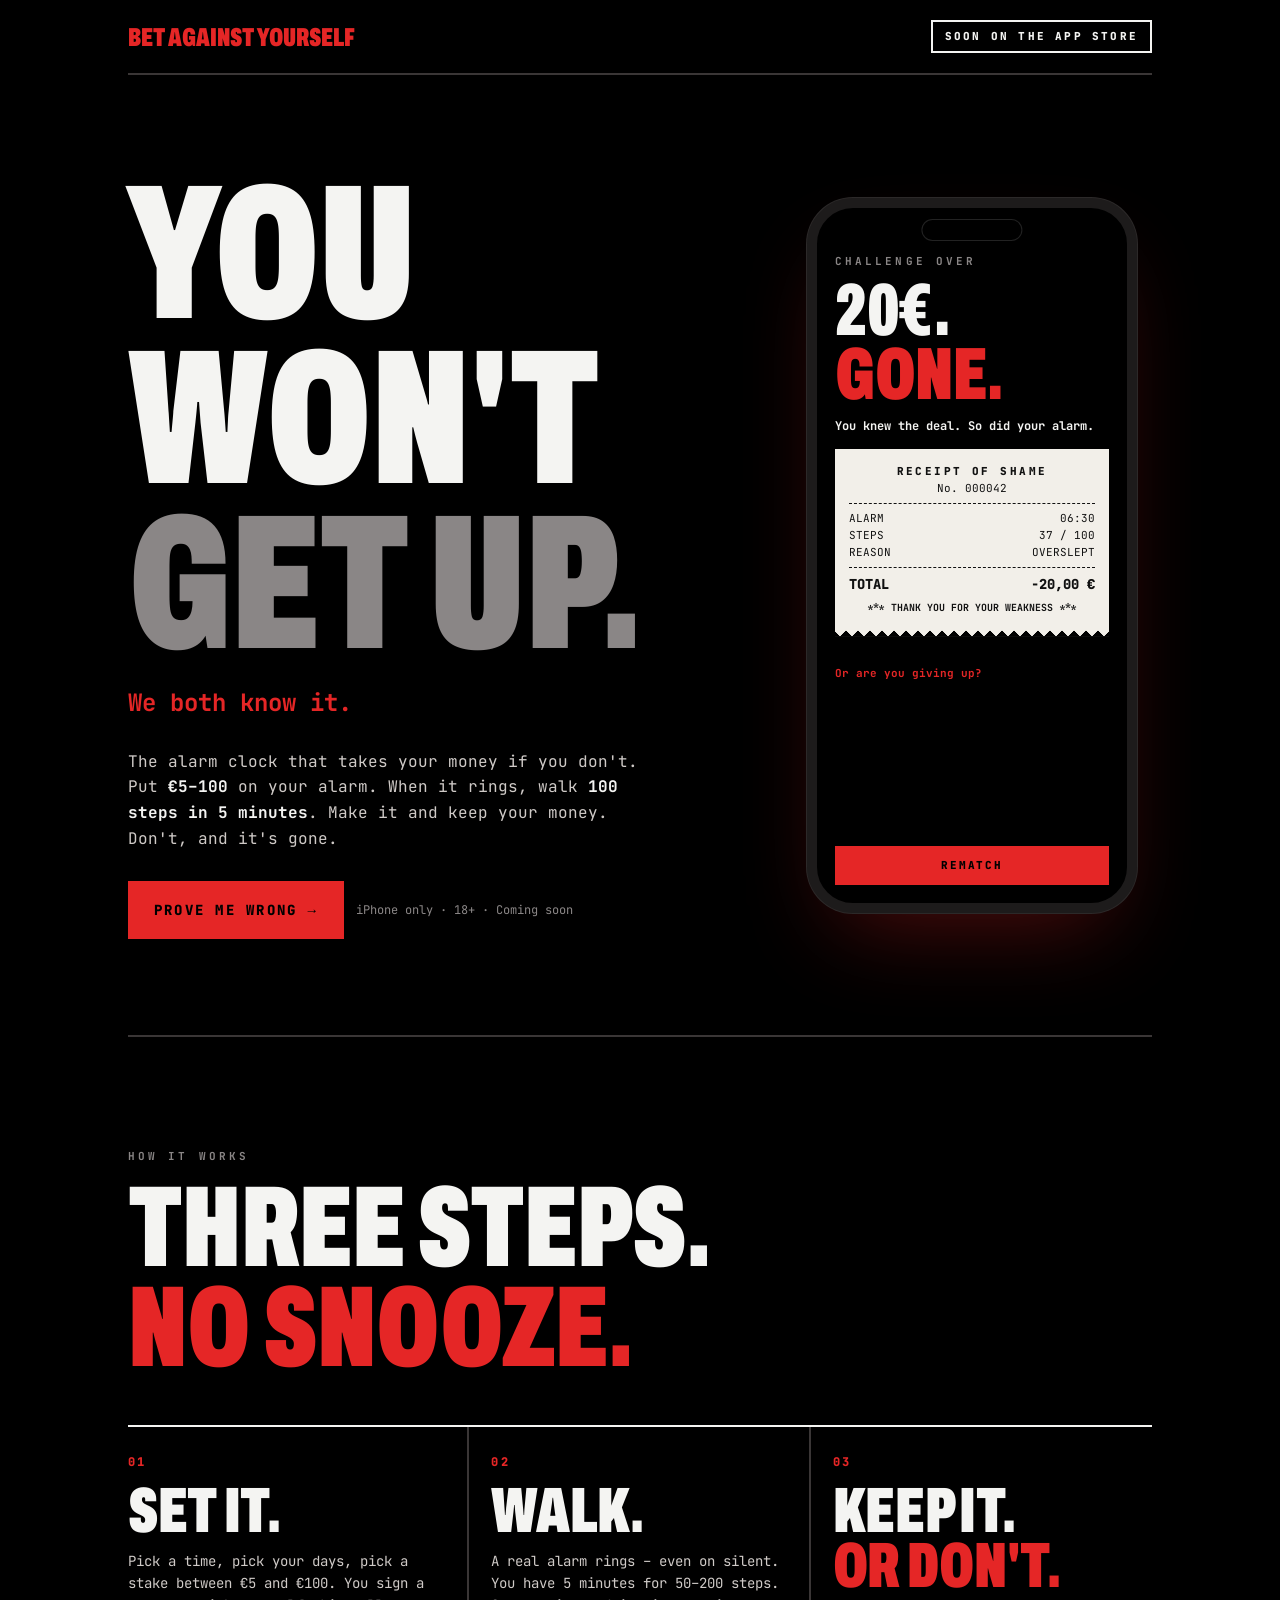
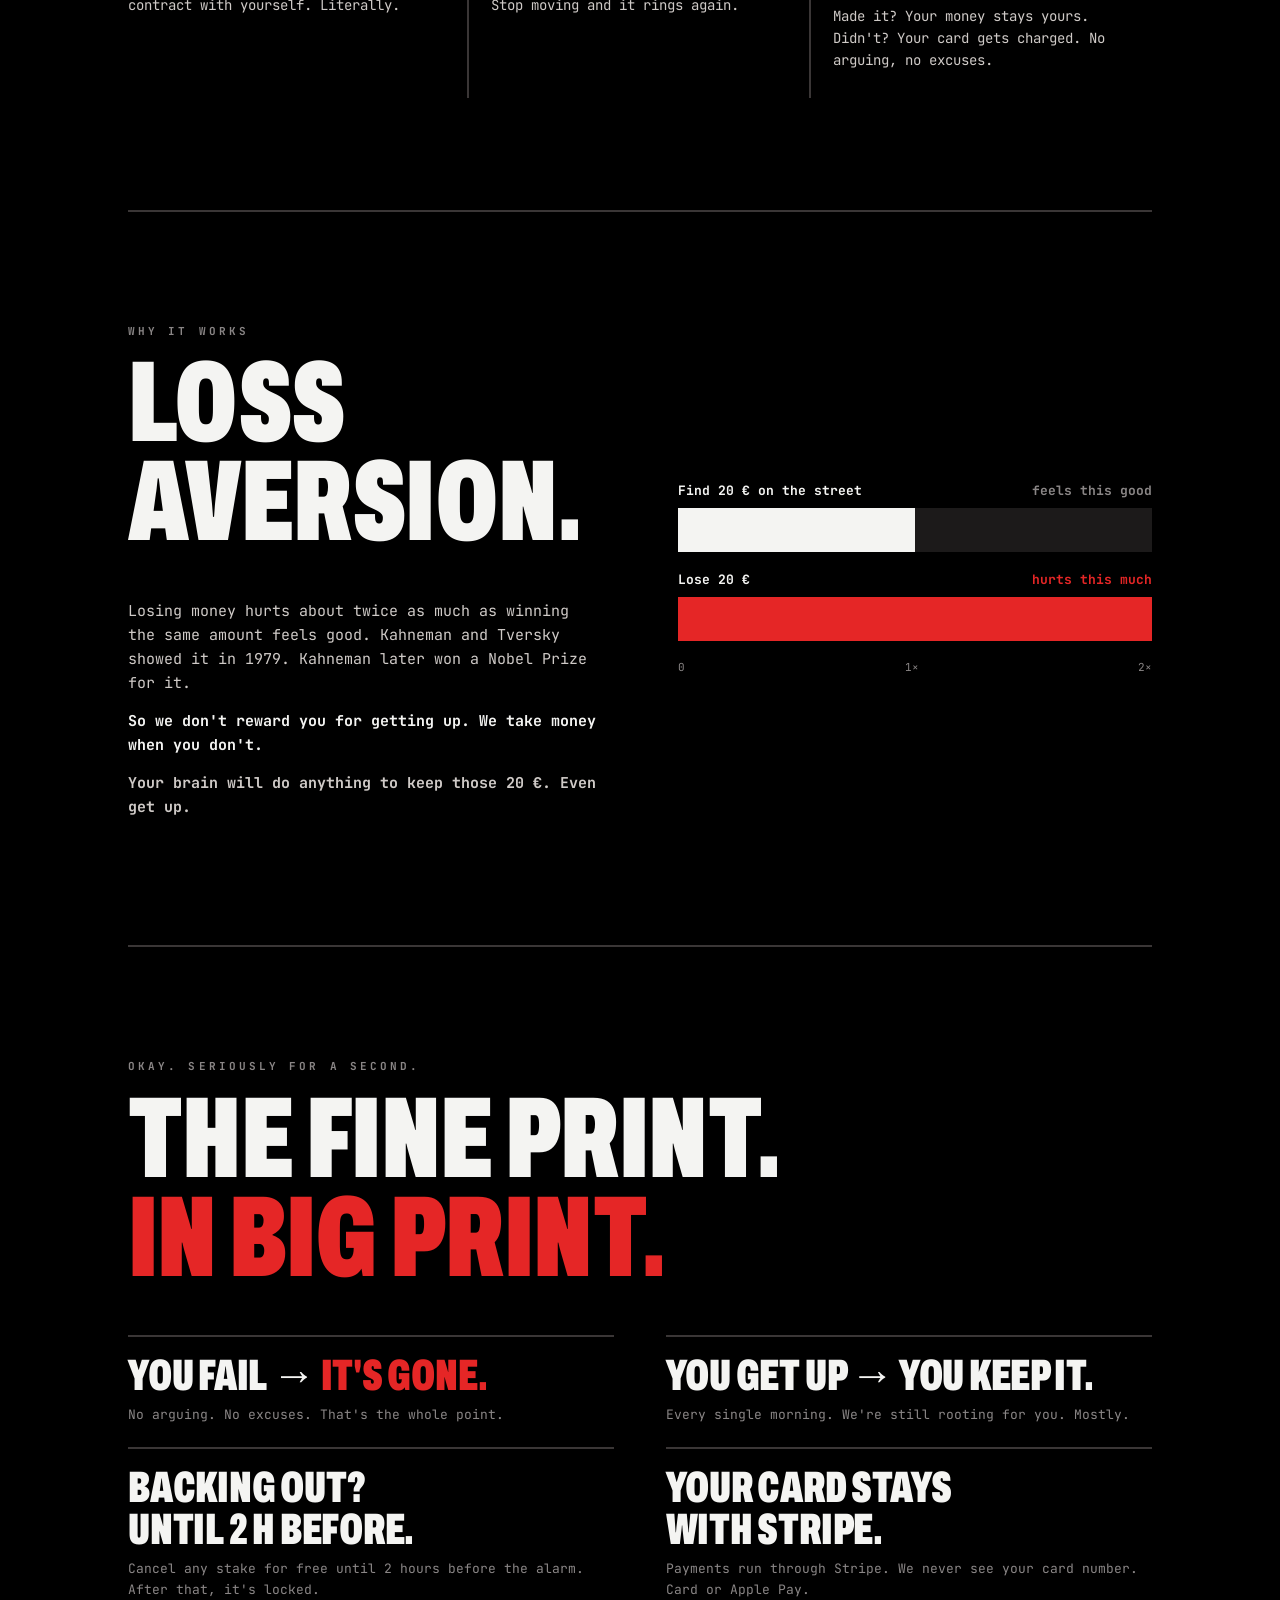
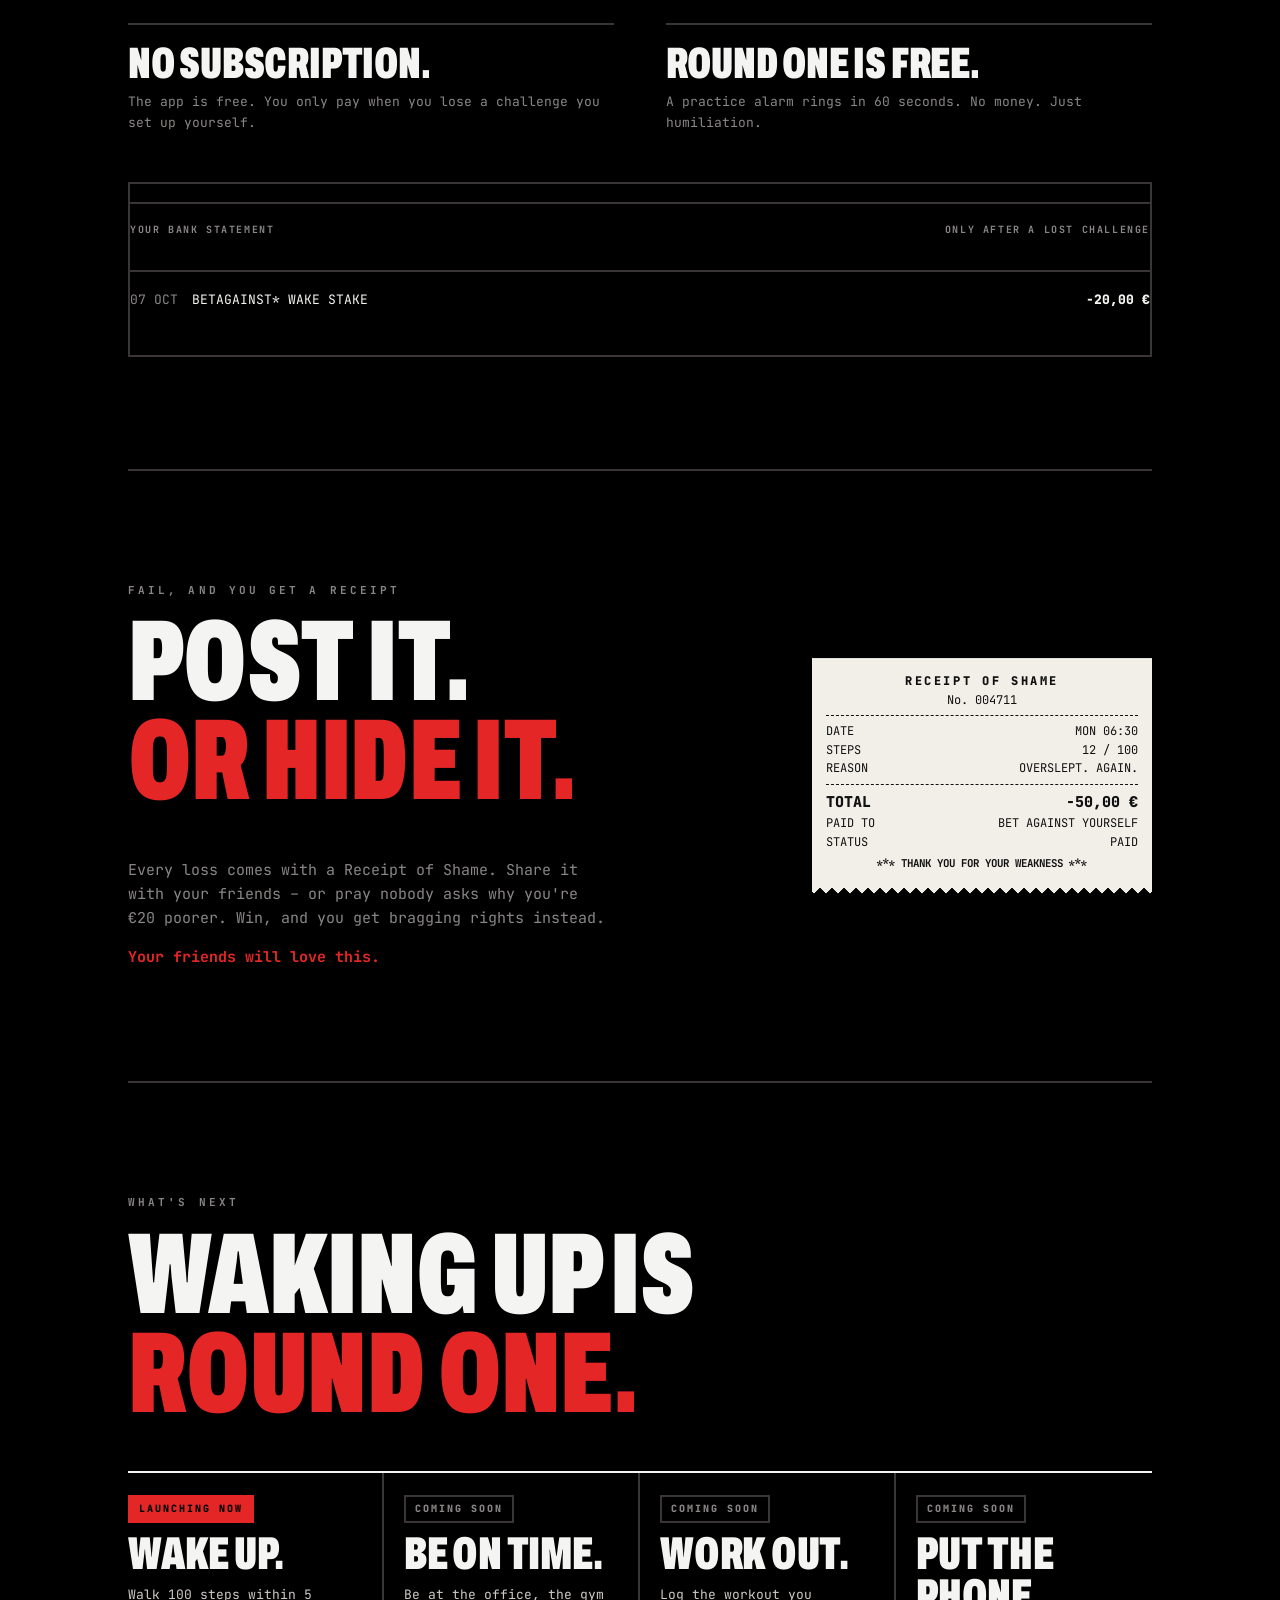
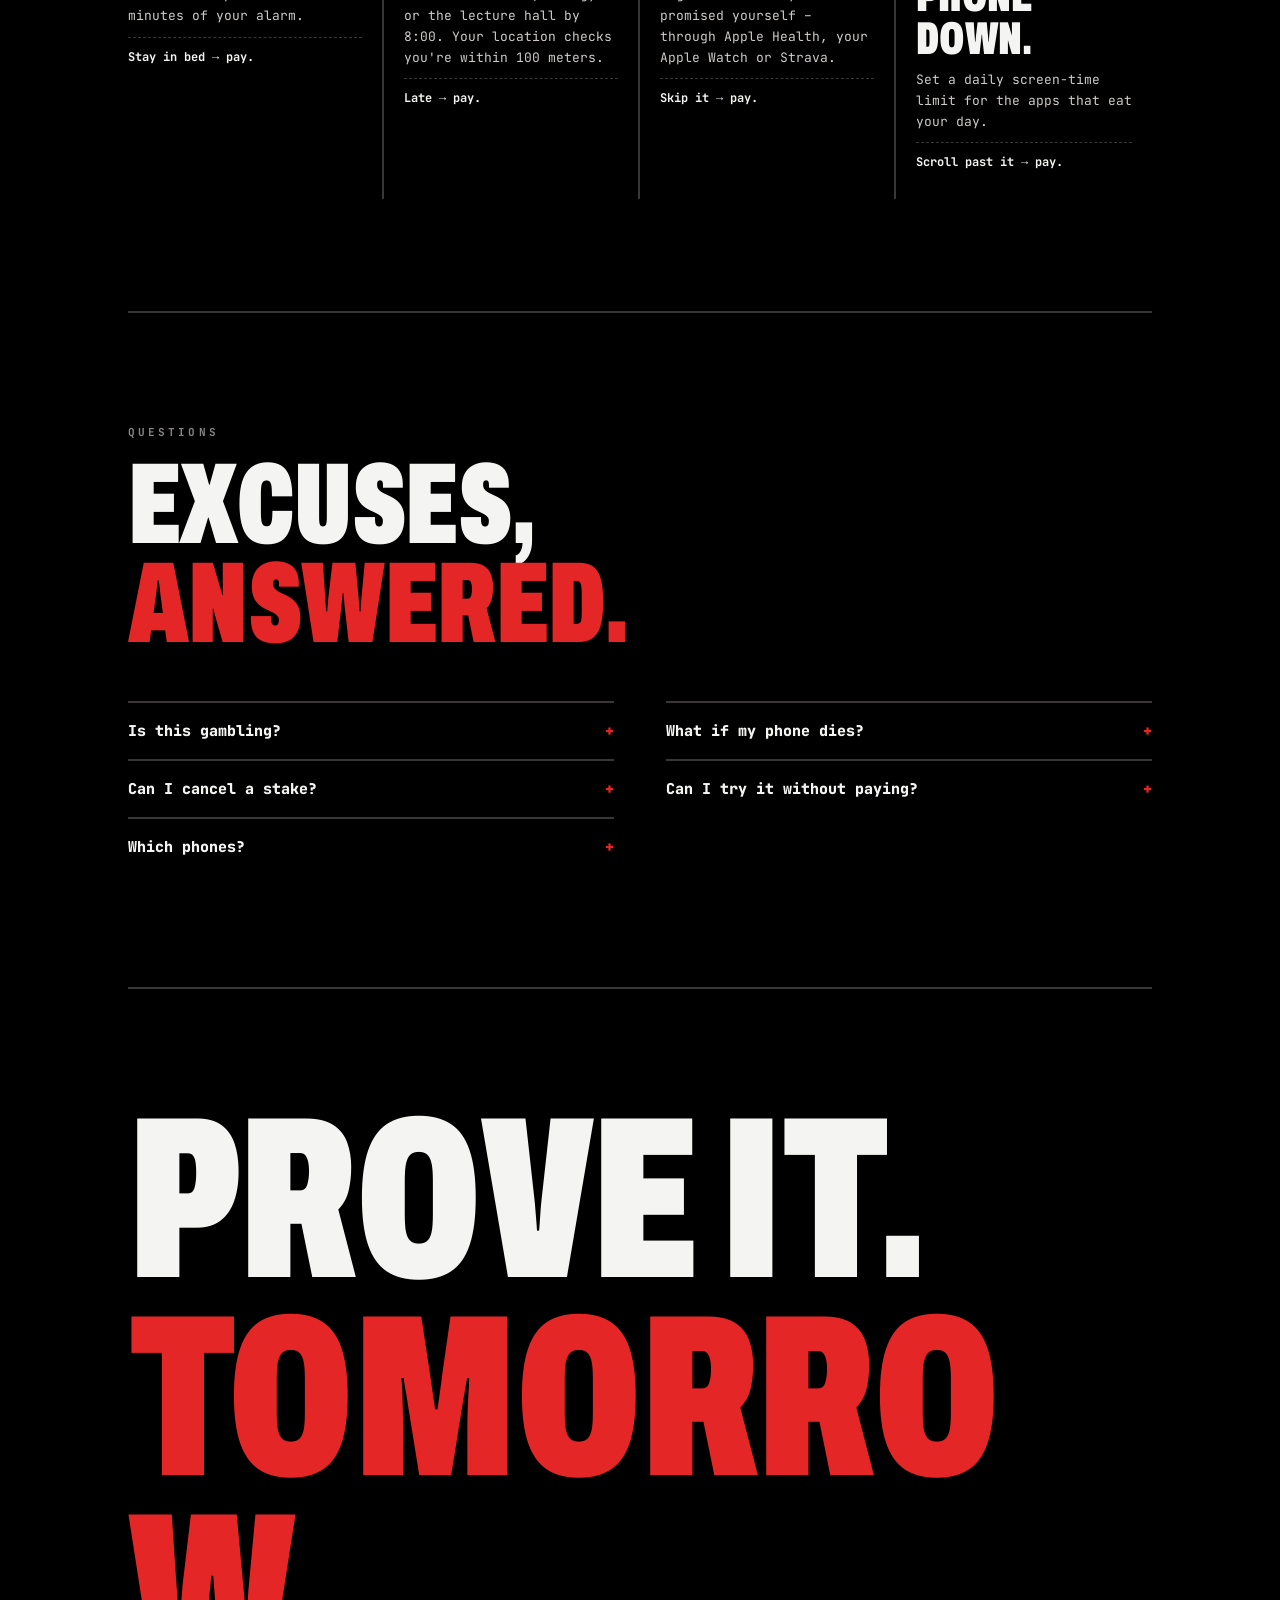
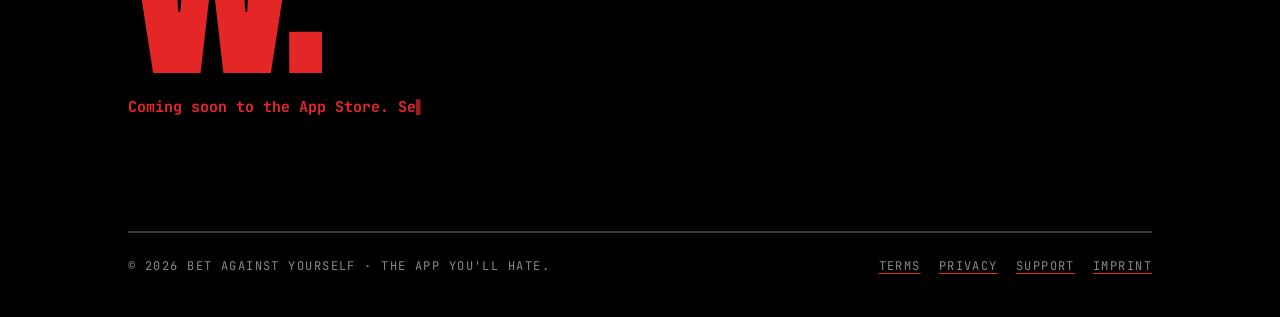
==== commit 30709b67: "Add files via upload" ====
--- a/index.html
+++ b/index.html
@@ -38,7 +38,7 @@
     <div class="phone" aria-label="App screen after a lost challenge">
       <p class="eyebrow">Challenge over</p>
       <p class="poster big">20€.<br><span class="red">Gone.</span></p>
-      <p class="sub">To us. Not to charity. Us.</p>
+      <p class="sub">You knew the deal. So did your alarm.</p>
       <div class="receipt">
         <div class="t">RECEIPT OF SHAME</div>
         <div class="c">No. 000042</div>
@@ -116,12 +116,12 @@
     </div>
     <div class="fine">
       <div>
-        <h3 class="poster">You fail → <span class="red">we keep it.</span></h3>
-        <p>Not charity. Not your friends. Us. At least we're honest about it.</p>
+        <h3 class="poster">You fail → <span class="red">it's gone.</span></h3>
+        <p>No arguing. No excuses. That's the whole point.</p>
       </div>
       <div>
         <h3 class="poster">You get up → you keep it.</h3>
-        <p>We earn nothing when you win. We're still rooting for you. Mostly.</p>
+        <p>Every single morning. We're still rooting for you. Mostly.</p>
       </div>
       <div>
         <h3 class="poster">Backing out? Until 2 h before.</h3>
@@ -219,10 +219,6 @@
         <p>No. There's no chance involved and nothing to win. The outcome depends only on whether you get up. The best case is keeping your own money.</p>
       </details>
       <details>
-        <summary>Where does the money go?</summary>
-        <p>To us, the people who run the app. We say it openly so nobody feels tricked.</p>
-      </details>
-      <details>
         <summary>What if my phone dies?</summary>
         <p>If no successful result reaches us within 35 minutes of the alarm, the stake counts as lost. Charge your phone.</p>
       </details>
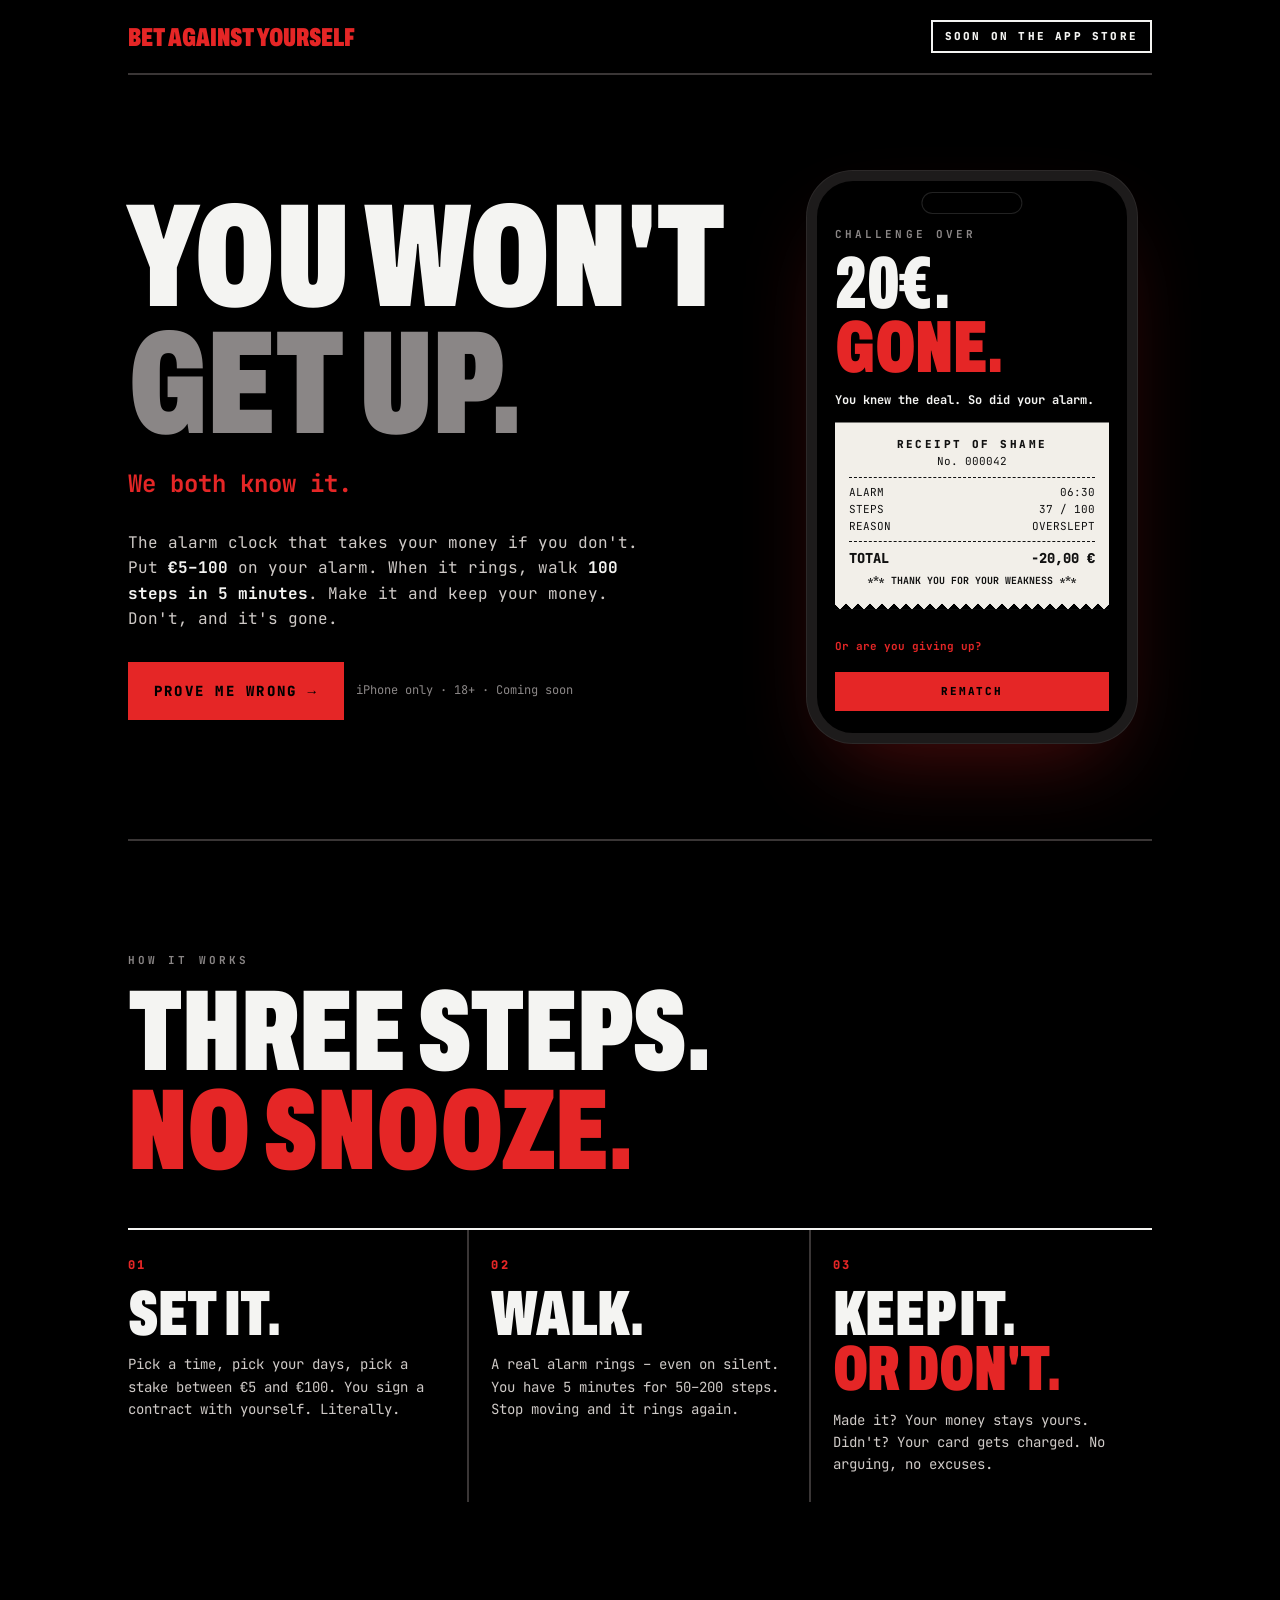
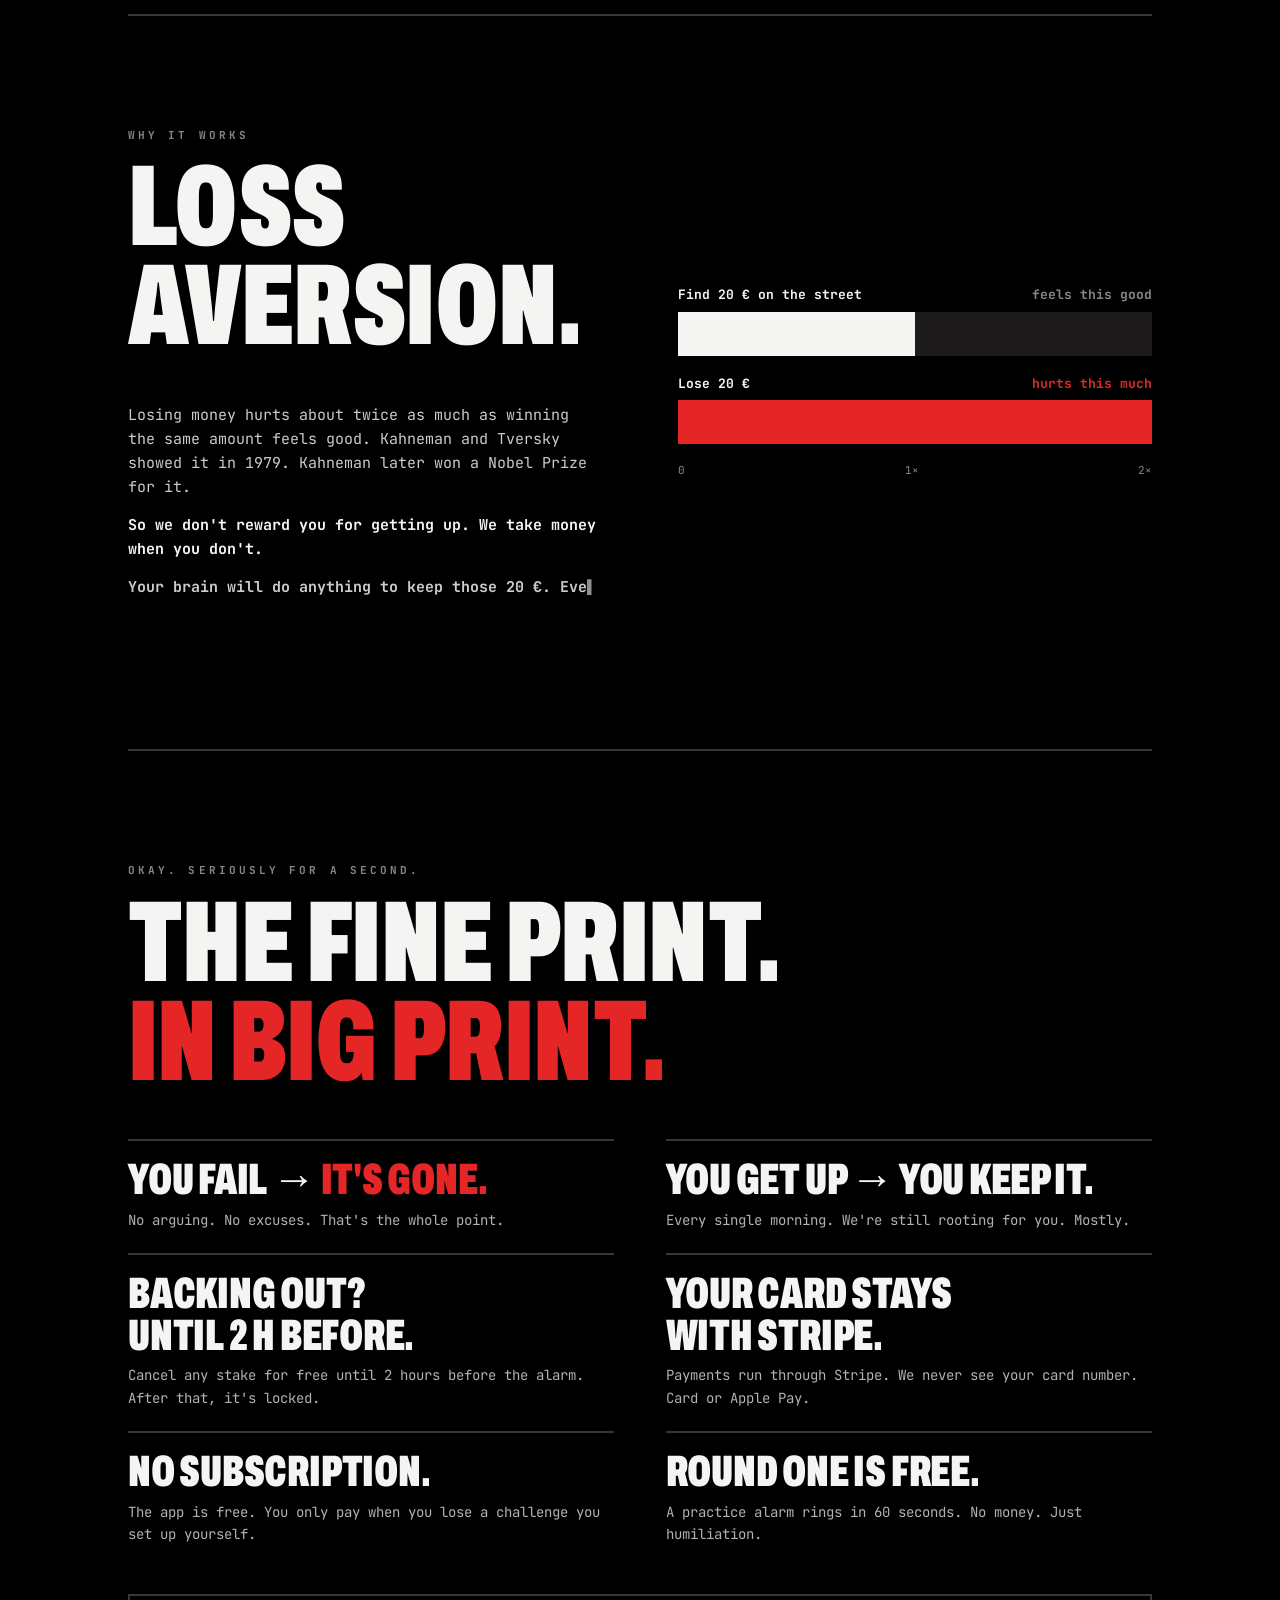
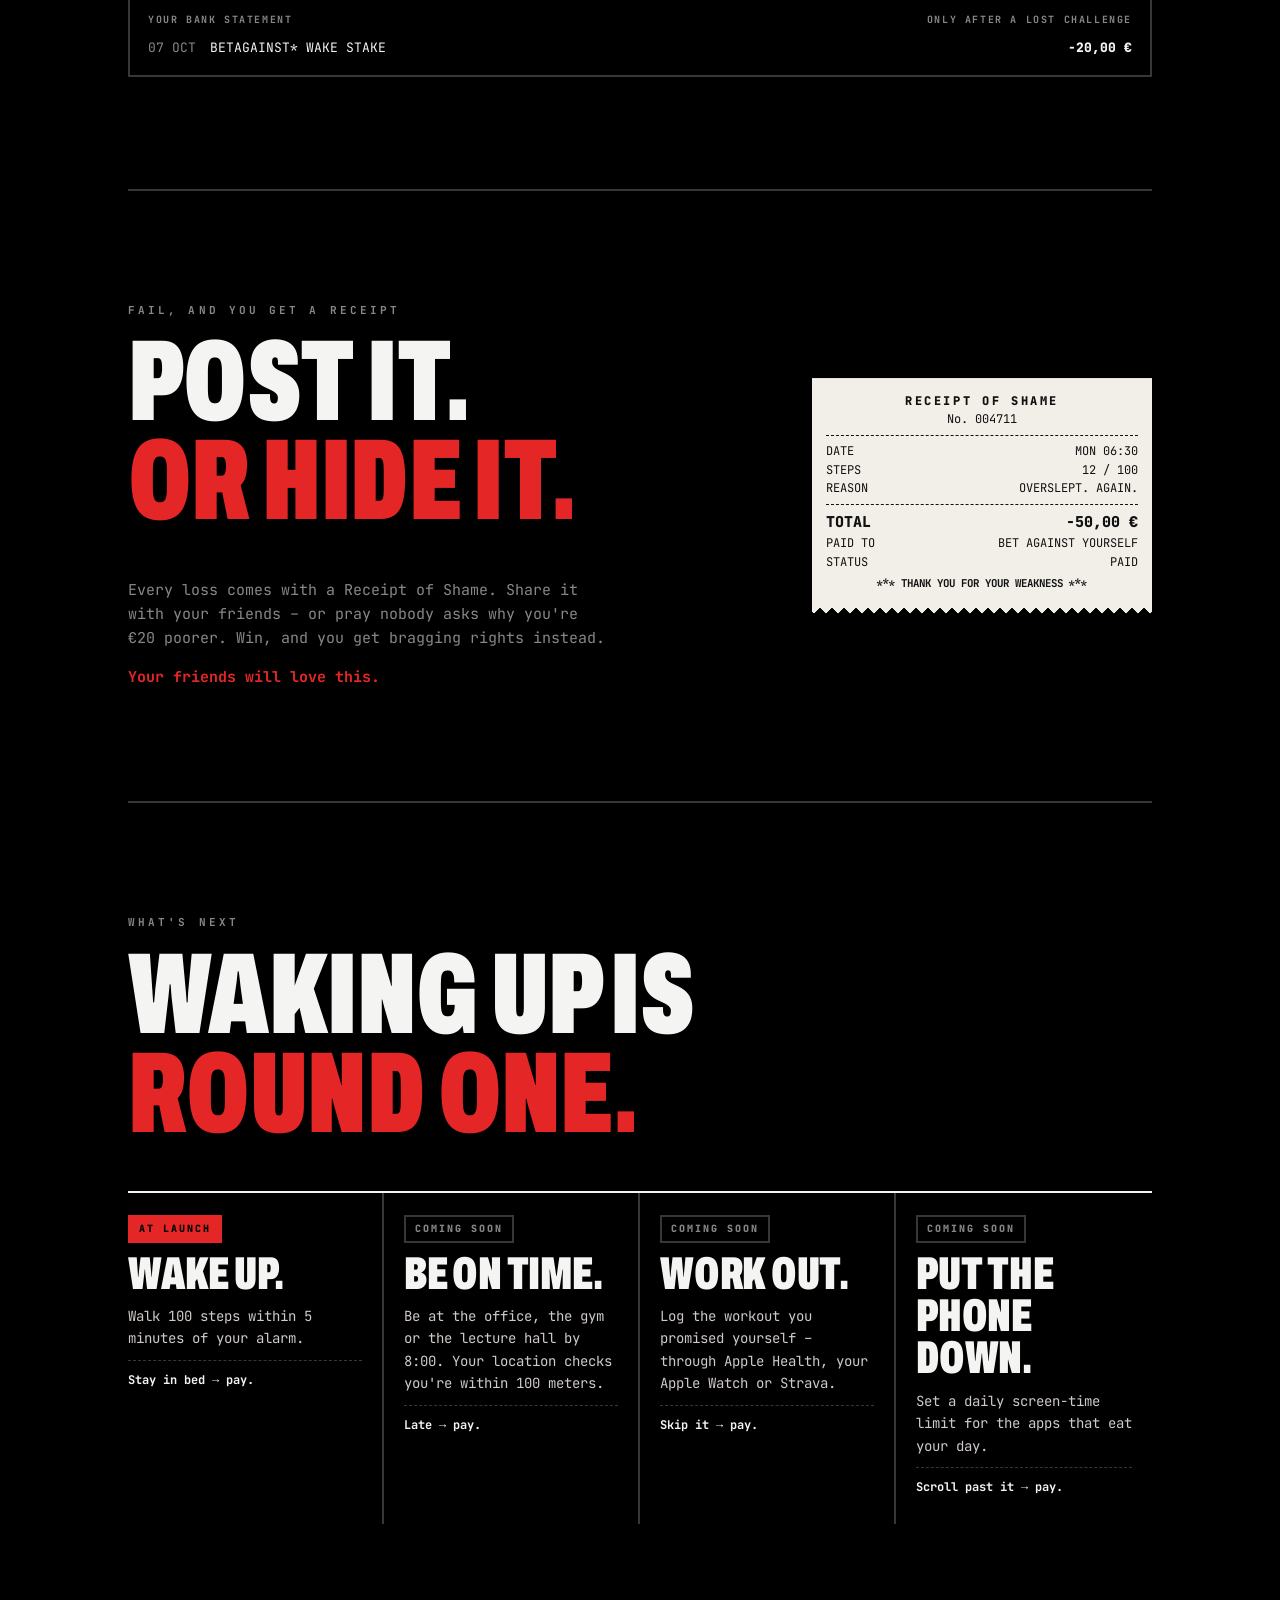
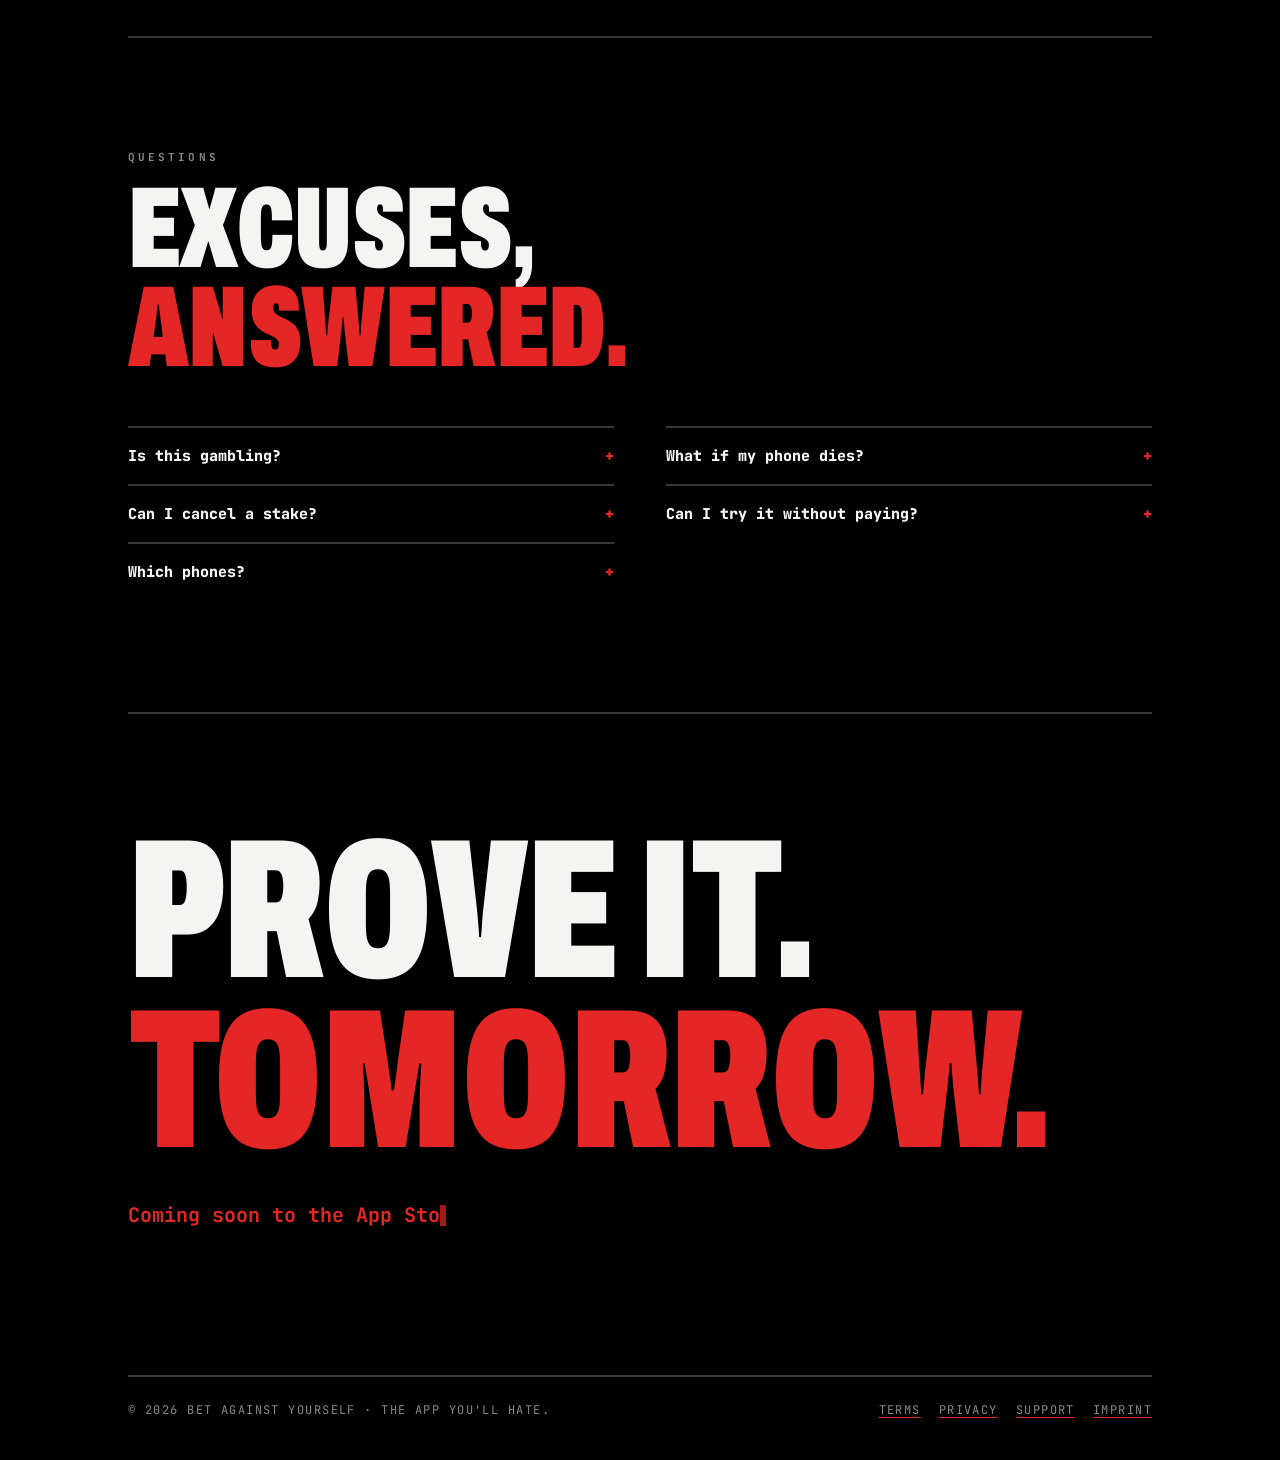
==== commit 50adc462: "Fix layout bugs, add share image and icons, start animations on scroll - Bank statement box: grid ce" ====
--- a/index.html
+++ b/index.html
@@ -6,10 +6,19 @@
 <title>Bet Against Yourself – Wake up or pay</title>
 <meta name="description" content="The alarm clock that takes your money if you don't get up. Put €5–100 on your alarm, walk 100 steps in 5 minutes – or pay.">
 <meta name="theme-color" content="#000000">
+<link rel="icon" href="/favicon-32.png" sizes="32x32" type="image/png">
+<link rel="apple-touch-icon" href="/apple-touch-icon.png">
 <meta property="og:title" content="Bet Against Yourself – Wake up or pay">
 <meta property="og:description" content="The alarm clock that takes your money if you don't get up.">
 <meta property="og:url" content="https://getbetagainstyourself.com/">
 <meta property="og:type" content="website">
+<meta property="og:image" content="https://getbetagainstyourself.com/og.png">
+<meta property="og:image:width" content="1200">
+<meta property="og:image:height" content="630">
+<meta property="og:image:alt" content="You won't get up. Bet Against Yourself – the alarm clock that takes your money if you don't.">
+<meta name="twitter:card" content="summary_large_image">
+<link rel="canonical" href="https://getbetagainstyourself.com/">
+<script>document.documentElement.classList.add("js")</script>
 <link rel="preload" href="/fonts/archivo-wdth.woff2" as="font" type="font/woff2" crossorigin>
 <link rel="stylesheet" href="/fonts.css">
 <link rel="stylesheet" href="/landing.css">
@@ -94,7 +103,7 @@
           <p class="voice" data-voice="Your brain will do anything to keep those 20 €. Even get up.">Your brain will do anything to keep those 20 €. Even get up.</p>
         </div>
       </div>
-      <div class="bars" role="img" aria-label="Losing 20 euros hurts about twice as much as finding 20 euros feels good">
+      <div class="bars" data-reveal role="img" aria-label="Losing 20 euros hurts about twice as much as finding 20 euros feels good">
         <div>
           <div class="bar-l"><span>Find 20 € on the street</span><span class="ash">feels this good</span></div>
           <div class="track"><div class="fill"></div></div>
@@ -157,7 +166,7 @@
         <p class="lead ash" style="max-width:32em">Every loss comes with a Receipt of Shame. Share it with your friends – or pray nobody asks why you're €20 poorer. Win, and you get bragging rights instead.</p>
         <p class="voice" data-voice="Your friends will love this.">Your friends will love this.</p>
       </div>
-      <div class="receipt">
+      <div class="receipt" data-reveal>
         <div class="t">RECEIPT OF SHAME</div>
         <div class="c">No. 004711</div>
         <hr>
@@ -181,7 +190,7 @@
     </div>
     <div class="soon">
       <article>
-        <span class="chip live">Launching now</span>
+        <span class="chip live">At launch</span>
         <h3 class="poster">Wake up.</h3>
         <p>Walk 100 steps within 5 minutes of your alarm.</p>
         <p class="rule">Stay in bed → pay.</p>
@@ -255,6 +264,17 @@
 </div>
 
 <script>
+// Beleg und Balken: Animation erst starten, wenn sie sichtbar werden
+if ("IntersectionObserver" in window) {
+  // Beobachtet wird der umgebende Block: ein noch per clip-path verdeckter Beleg zählt sonst nie als sichtbar
+  const ro = new IntersectionObserver(es => es.forEach(e => {
+    if (!e.isIntersecting) return;
+    e.target.querySelectorAll("[data-reveal]").forEach(el => el.classList.add("in"));
+    ro.unobserve(e.target);
+  }), { rootMargin: "0px 0px -30% 0px" });
+  document.querySelectorAll("[data-reveal]").forEach(el => ro.observe(el.parentElement));
+}
+
 // Rote Stimme: tippt, sobald die Zeile ins Bild kommt. Ohne JS / bei reduzierter Bewegung steht der Text einfach da.
 // Erst nach dem Laden der Schriften messen – sonst stimmen die reservierten Höhen nicht
 document.fonts.ready.then(() => {
--- a/landing.css
+++ b/landing.css
@@ -25,7 +25,7 @@
   overflow-x: hidden;
 }
 a { color: inherit; }
-a:focus-visible, button:focus-visible { outline: 2px solid var(--red); outline-offset: 3px; }
+a:focus-visible, button:focus-visible, summary:focus-visible { outline: 2px solid var(--red); outline-offset: 3px; }
 
 .wrap { max-width: 1120px; margin: 0 auto; padding-inline: var(--gutter); }
 
@@ -68,7 +68,7 @@
   display: grid; grid-template-columns: minmax(0, 1.25fr) minmax(0, .75fr); gap: clamp(24px, 5vw, 72px);
   align-items: center; padding-block: clamp(40px, 8vw, 96px);
 }
-.hero h1 { font-size: clamp(72px, 15vw, 210px); }
+.hero h1 { font-size: clamp(72px, 11.5vw, 168px); }
 .hero h1 .ash { display: block; }
 .hero .voice { font-size: clamp(18px, 2.2vw, 24px); margin-top: 18px; }
 .hero .lead { max-width: 34em; margin: 26px 0 0; font-size: 16px; color: #cfcac7; }
@@ -87,17 +87,17 @@
 
 /* Telefon mit Lost-Screen */
 .phone {
-  width: min(100%, 330px); aspect-ratio: 9 / 19.5; margin-inline: auto;
+  width: min(100%, 330px); margin-inline: auto;
   border: 10px solid #1d1b1b; border-radius: 46px; background: var(--ink);
   box-shadow: 0 0 0 1px #2c2929, 0 40px 90px -30px rgba(229, 38, 38, .35);
-  padding: 46px 18px 18px; display: flex; flex-direction: column; gap: 10px; overflow: hidden;
+  padding: 46px 18px 22px; display: flex; flex-direction: column; gap: 10px; overflow: hidden;
   position: relative;
 }
 .phone::before { content: ""; position: absolute; top: 12px; left: 50%; translate: -50% 0; width: 32%; height: 20px; border-radius: 99px; background: #000; box-shadow: 0 0 0 1px #222; }
 .phone .big { font-size: 74px; }
 .phone .sub { font: 700 12px/1.4 var(--mono); margin: 2px 0 4px; }
 .phone .voice { font-size: 11px; }
-.phone .p-btn { margin-top: auto; background: var(--red); color: var(--ink); font: 800 11px/1 var(--mono); letter-spacing: .18em; text-align: center; padding: 14px 0; }
+.phone .p-btn { margin-top: 6px; background: var(--red); color: var(--ink); font: 800 11px/1 var(--mono); letter-spacing: .18em; text-align: center; padding: 14px 0; }
 
 /* ---------- Beleg ---------- */
 .receipt {
@@ -138,16 +138,18 @@
 .fill { height: 100%; background: var(--bone); width: 50%; animation: grow 1.3s cubic-bezier(.2, .8, .2, 1) .2s both; }
 .fill.loss { background: var(--red); width: 100%; animation-duration: 1.8s; animation-delay: .7s; }
 @keyframes grow { from { width: 0; } }
+/* Mit JS starten Beleg und Balken erst, wenn sie ins Bild kommen. Ohne JS laufen sie sofort. */
+.js [data-reveal]:not(.in), .js [data-reveal]:not(.in) .fill { animation-play-state: paused; }
 .axis { display: flex; justify-content: space-between; font-size: 11px; color: var(--ash); }
 .why .body p { color: #cfcac7; margin: 0 0 14px; max-width: 36em; }
 .why .body p b { color: var(--bone); }
 
 /* Kleingedrucktes, groß */
 .fine { display: grid; grid-template-columns: repeat(2, minmax(0, 1fr)); gap: 0 clamp(24px, 4vw, 56px); }
-.fine div { border-top: 2px solid var(--line); padding: 18px 0 22px; min-width: 0; }
+.fine > div { border-top: 2px solid var(--line); padding: 18px 0 22px; min-width: 0; }
 .fine h3 { font-size: clamp(30px, 3.6vw, 44px); line-height: .95; margin-bottom: 8px; }
-.fine p { margin: 0; color: var(--ash); font-size: 13px; }
-.statement {
+.fine p { margin: 0; color: #b5b0ad; font-size: 14px; }
+.fine > .statement {
   grid-column: 1 / -1; border: 2px solid var(--line); padding: 16px 18px; margin-top: 26px;
   display: grid; gap: 10px; font-size: 13px;
 }
@@ -166,7 +168,7 @@
 .soon article + article { padding-left: 20px; }
 .soon article:last-child { border-right: 0; }
 .soon h3 { font-size: clamp(34px, 3.6vw, 48px); line-height: .92; }
-.soon p { margin: 0; color: #cfcac7; font-size: 13px; }
+.soon p { margin: 0; color: #cfcac7; font-size: 14px; }
 .chip { justify-self: start; font: 800 10px/1 var(--mono); letter-spacing: .2em; padding: 7px 9px; border: 2px solid var(--line); color: var(--ash); text-transform: uppercase; }
 .chip.live { background: var(--red); border-color: var(--red); color: var(--ink); }
 .soon .rule { font: 700 12px/1.5 var(--mono); color: var(--bone); border-top: 1px dashed var(--line); padding-top: 10px; }
@@ -177,12 +179,14 @@
 .faq summary { cursor: pointer; font-weight: 800; list-style: none; display: flex; justify-content: space-between; gap: 12px; }
 .faq summary::-webkit-details-marker { display: none; }
 .faq summary::after { content: "+"; color: var(--red); }
+.faq summary:hover { color: var(--red); }
 .faq details[open] summary::after { content: "−"; }
 .faq p { color: #cfcac7; margin: 10px 0 0; font-size: 14px; }
 
 /* Schluss */
 .final { text-align: left; }
-.final h2 { font-size: clamp(64px, 18vw, 240px); overflow-wrap: anywhere; }
+.final h2 { font-size: clamp(60px, 15.5vw, 200px); }
+.final .voice { margin-top: clamp(20px, 3vw, 32px); font-size: clamp(16px, 1.8vw, 20px); max-width: 34em; }
 
 footer {
   border-top: 2px solid var(--line); padding-block: 24px 40px;
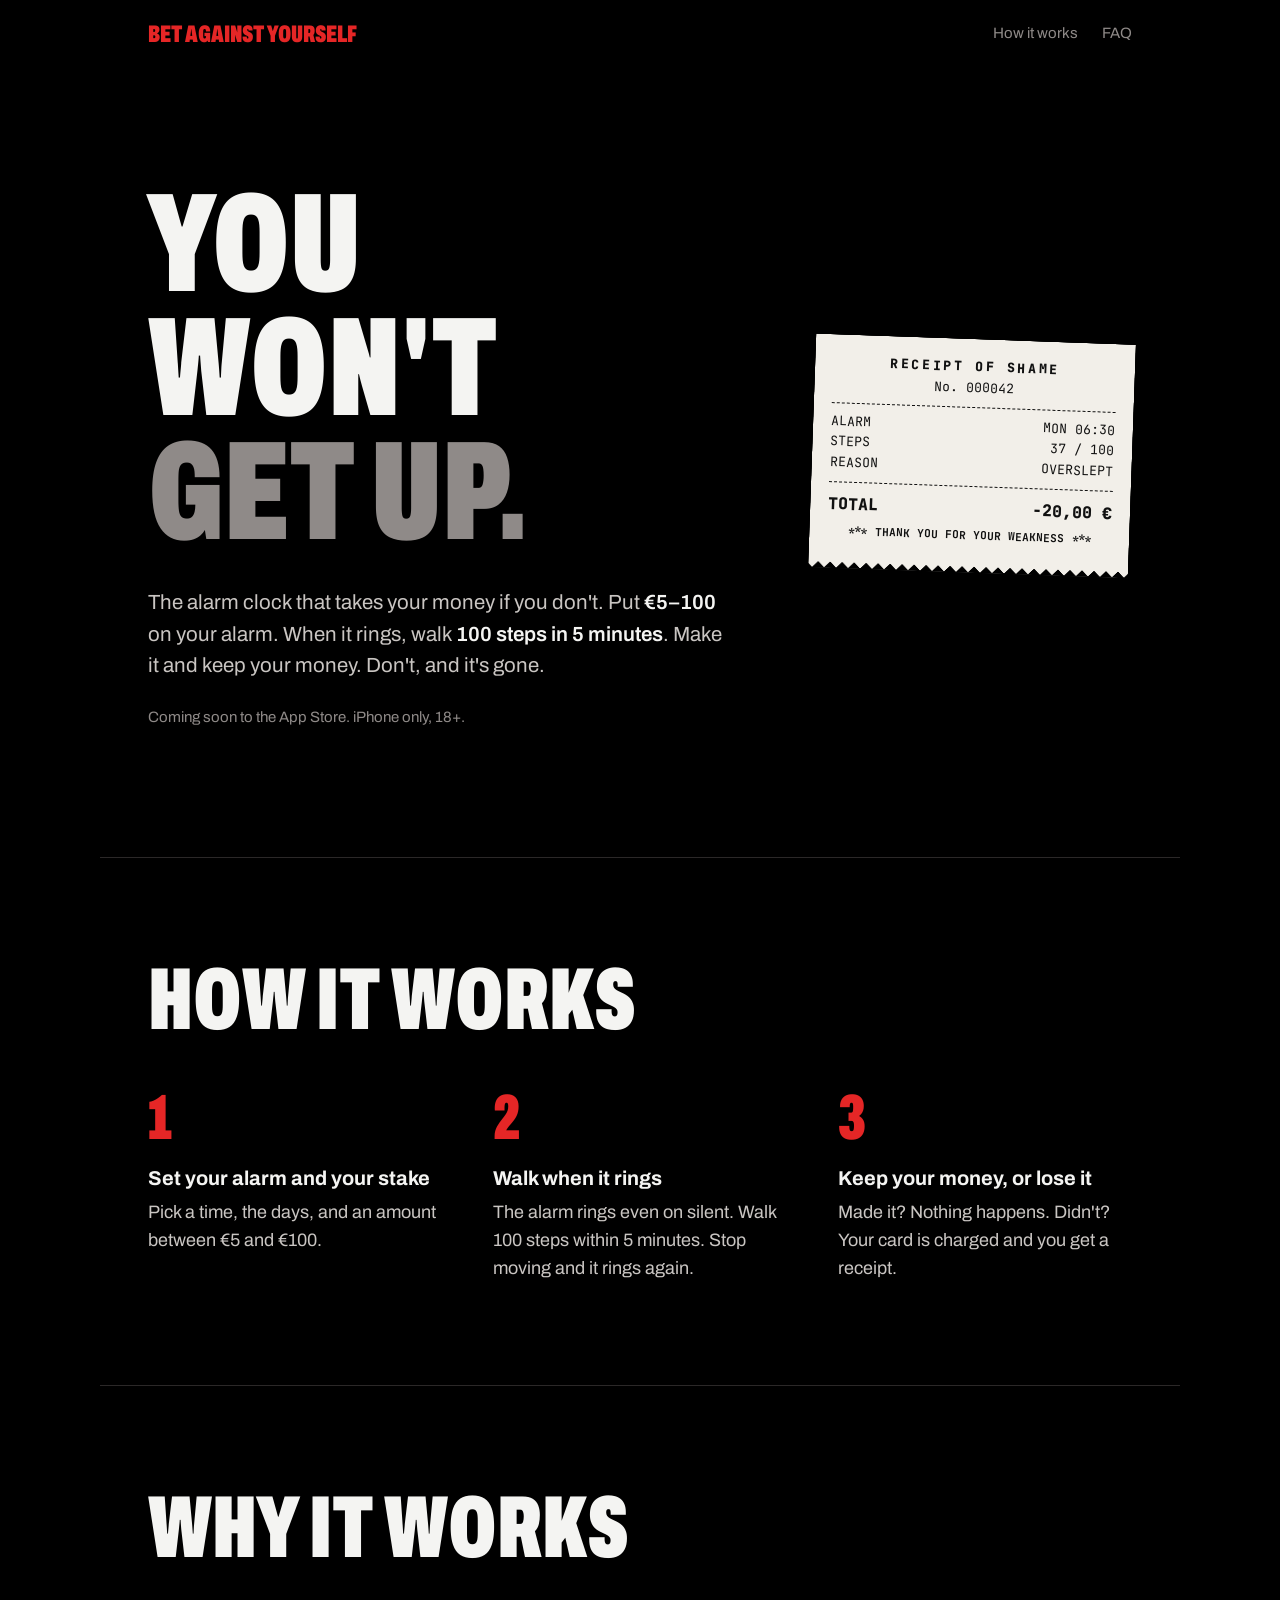
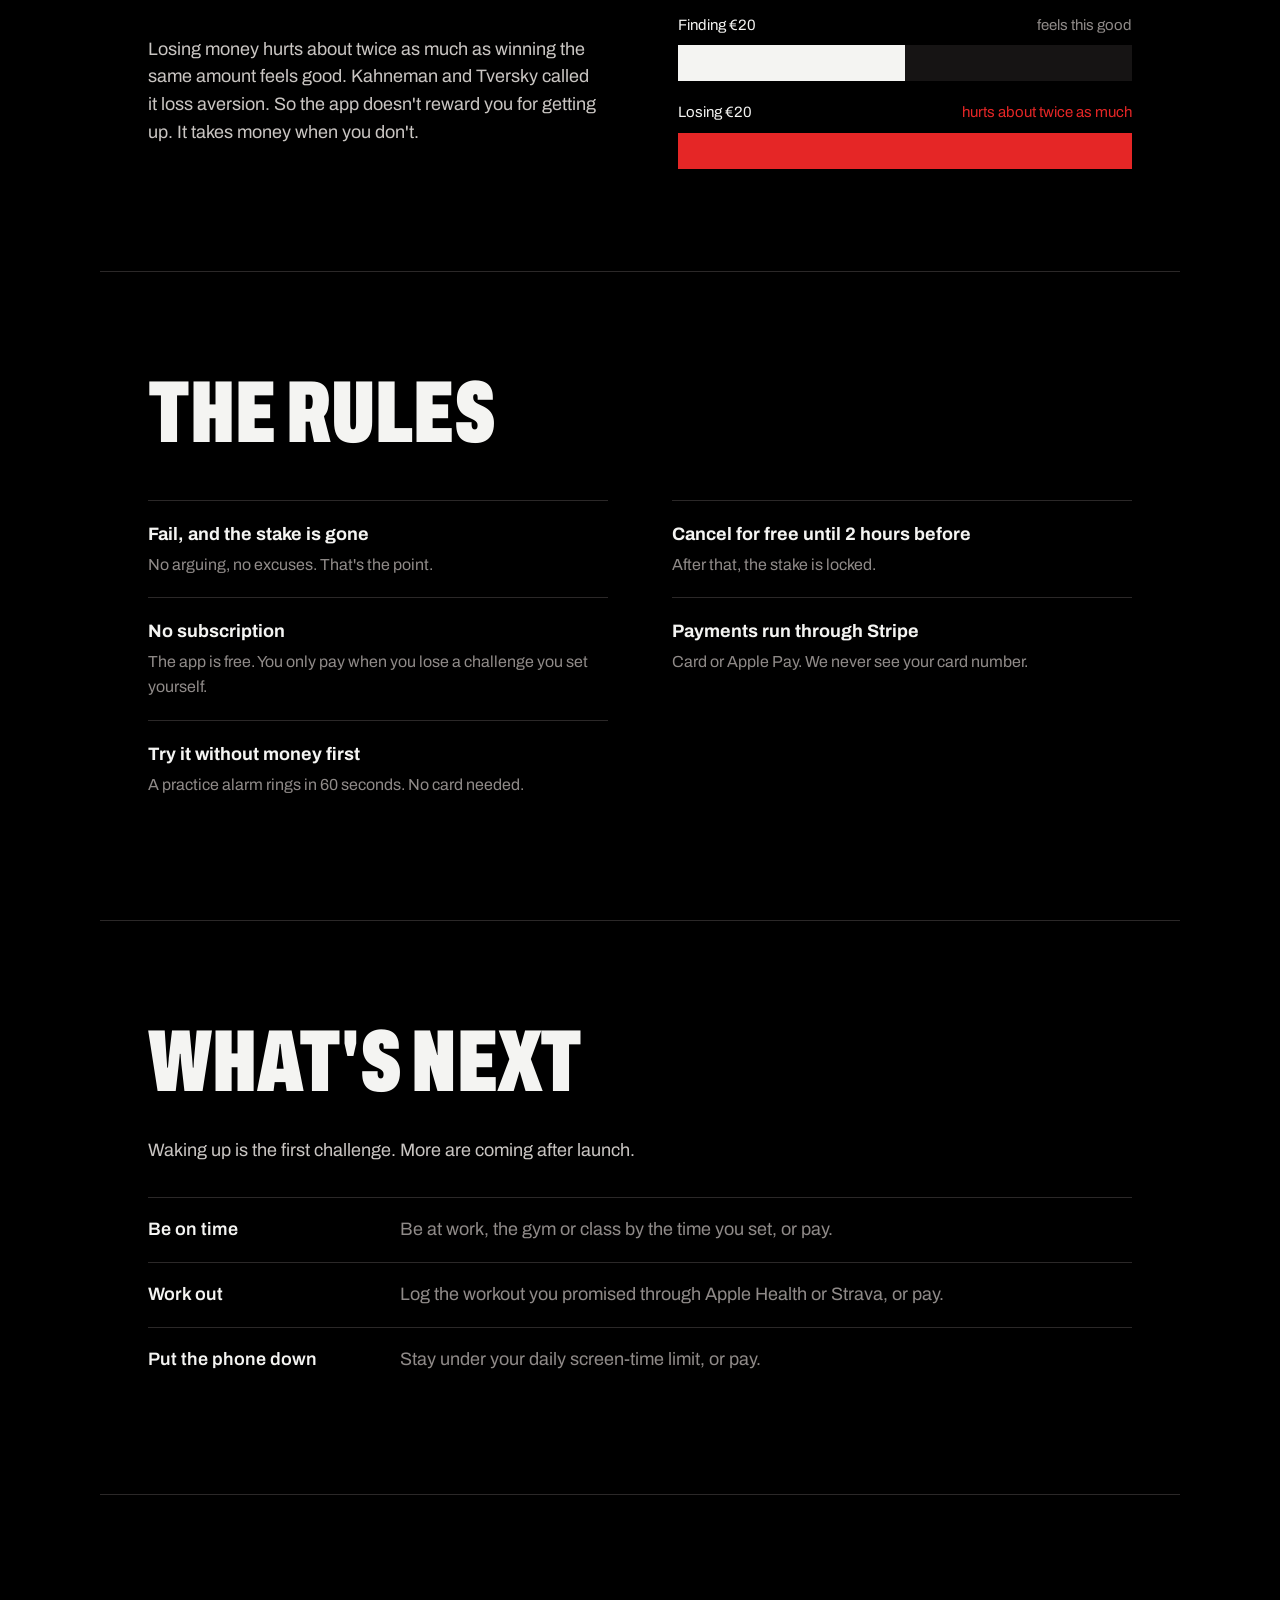
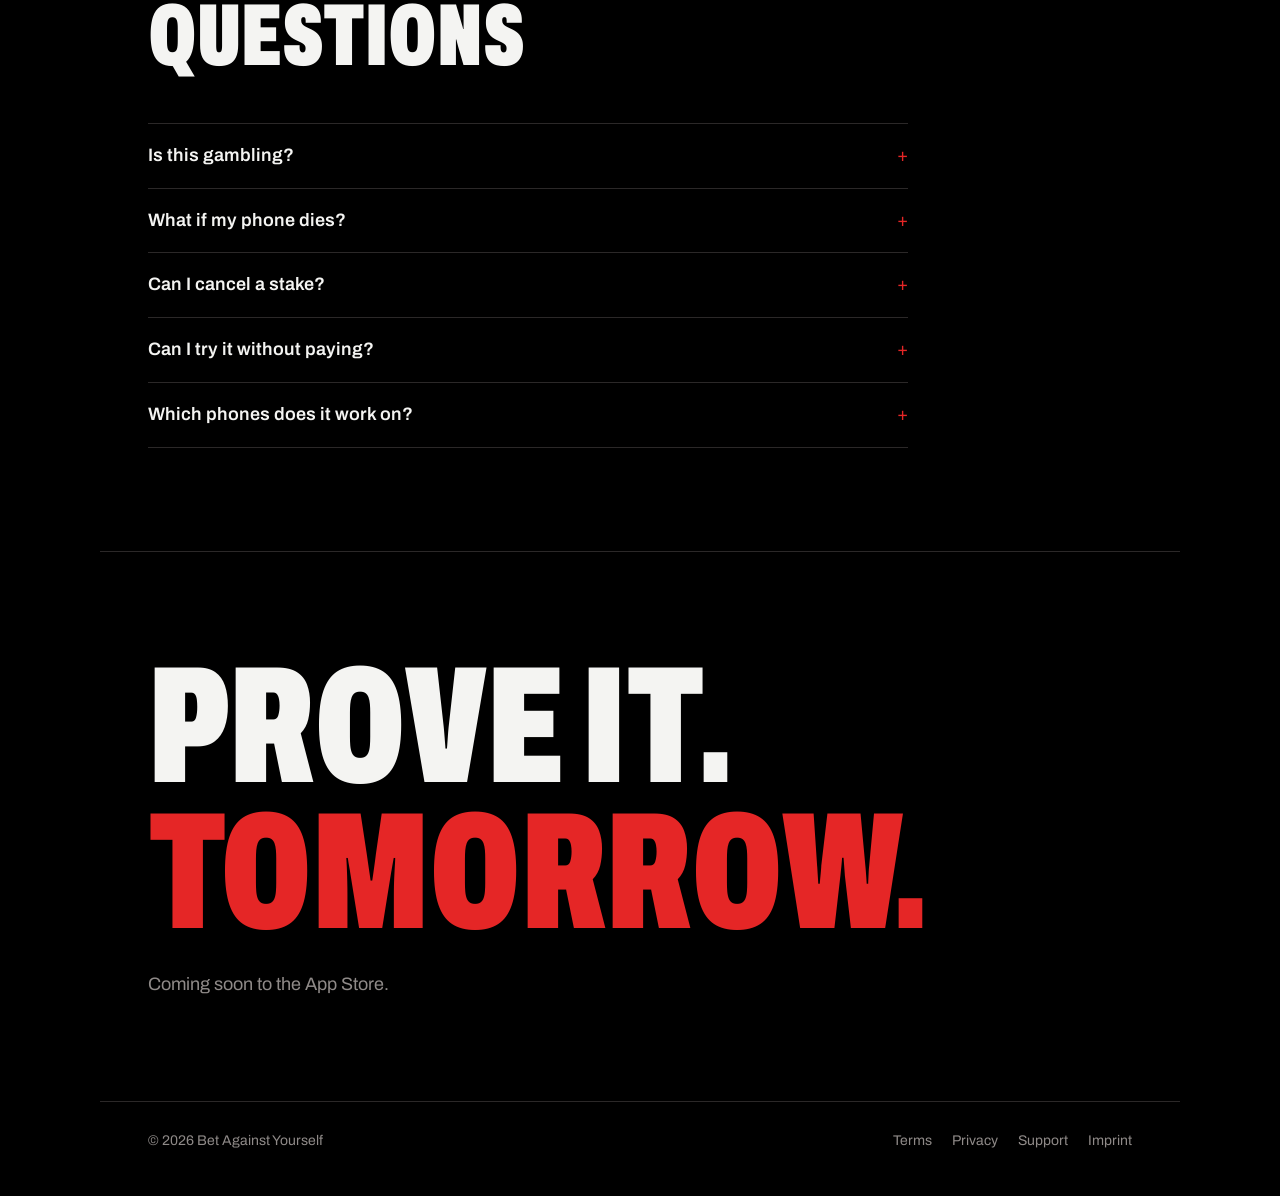
==== commit f51add18: "Redesign landing page: calmer and easier to scan - Body text in Archivo instead of monospace; monosp" ====
--- a/index.html
+++ b/index.html
@@ -18,210 +18,117 @@
 <meta property="og:image:alt" content="You won't get up. Bet Against Yourself – the alarm clock that takes your money if you don't.">
 <meta name="twitter:card" content="summary_large_image">
 <link rel="canonical" href="https://getbetagainstyourself.com/">
-<script>document.documentElement.classList.add("js")</script>
 <link rel="preload" href="/fonts/archivo-wdth.woff2" as="font" type="font/woff2" crossorigin>
 <link rel="stylesheet" href="/fonts.css">
 <link rel="stylesheet" href="/landing.css">
 </head>
 <body>
 
-<div class="wrap">
-  <header class="top">
-    <a class="logo" href="/">BET AGAINST YOURSELF</a>
-    <span class="badge">Soon on the App Store</span>
-  </header>
+<header class="top wrap">
+  <a class="logo" href="/">Bet Against Yourself</a>
+  <nav class="top-nav" aria-label="Page">
+    <a href="#how">How it works</a>
+    <a href="#faq">FAQ</a>
+  </nav>
+</header>
 
-  <!-- Hero: die These – du stehst nicht auf -->
-  <section class="hero">
-    <div>
-      <h1 class="poster"><span data-type>You won't</span> <span class="ash" data-type>get up.</span></h1>
-      <p class="voice" data-voice="We both know it.">We both know it.</p>
-      <p class="lead">The alarm clock that takes your money if you don't. Put <b>€5–100</b> on your alarm.
-        When it rings, walk <b>100 steps in 5 minutes</b>. Make it and keep your money. Don't, and it's gone.</p>
-      <div class="cta-row">
-        <a class="btn" href="#how">Prove me wrong →</a>
-        <span class="fine-note">iPhone only · 18+ · Coming soon</span>
-      </div>
+<main>
+  <section class="hero wrap">
+    <div class="hero-text">
+      <h1 class="poster">You won't<br><span class="ash">get up.</span></h1>
+      <p class="lead">The alarm clock that takes your money if you don't. Put <strong class="nw">€5–100</strong> on your alarm. When it rings, walk <strong>100 steps in 5&nbsp;minutes</strong>. Make it and keep your money. Don't, and it's gone.</p>
+      <p class="availability">Coming soon to the App Store. iPhone only, 18+.</p>
     </div>
 
-    <div class="phone" aria-label="App screen after a lost challenge">
-      <p class="eyebrow">Challenge over</p>
-      <p class="poster big">20€.<br><span class="red">Gone.</span></p>
-      <p class="sub">You knew the deal. So did your alarm.</p>
-      <div class="receipt">
-        <div class="t">RECEIPT OF SHAME</div>
-        <div class="c">No. 000042</div>
-        <hr>
-        <div class="r"><span>ALARM</span><span>06:30</span></div>
-        <div class="r"><span>STEPS</span><span>37 / 100</span></div>
-        <div class="r"><span>REASON</span><span>OVERSLEPT</span></div>
-        <hr>
-        <div class="r total"><span>TOTAL</span><span>−20,00 €</span></div>
-        <div class="thx">*** THANK YOU FOR YOUR WEAKNESS ***</div>
-      </div>
-      <p class="voice">Or are you giving up?</p>
-      <div class="p-btn">REMATCH</div>
-    </div>
+    <figure class="receipt" aria-label="Example receipt after a lost challenge: alarm 06:30, 37 of 100 steps, overslept, minus 20 euros">
+      <div class="t">RECEIPT OF SHAME</div>
+      <div class="c">No. 000042</div>
+      <hr>
+      <div class="r"><span>ALARM</span><span>MON 06:30</span></div>
+      <div class="r"><span>STEPS</span><span>37 / 100</span></div>
+      <div class="r"><span>REASON</span><span>OVERSLEPT</span></div>
+      <hr>
+      <div class="r total"><span>TOTAL</span><span>−20,00 €</span></div>
+      <div class="thx">*** THANK YOU FOR YOUR WEAKNESS ***</div>
+    </figure>
   </section>
 
-  <!-- So funktioniert's -->
-  <section class="block" id="how">
-    <div class="block-head">
-      <p class="eyebrow">How it works</p>
-      <h2 class="poster">Three steps.<br><span class="red">No snooze.</span></h2>
-    </div>
+  <section class="block wrap" id="how">
+    <h2 class="poster">How it works</h2>
     <ol class="steps">
       <li>
-        <span class="n">01</span>
-        <h3 class="poster">Set it.</h3>
-        <p>Pick a time, pick your days, pick a stake between €5 and €100. You sign a contract with yourself. Literally.</p>
+        <span class="n" aria-hidden="true">1</span>
+        <h3>Set your alarm and your stake</h3>
+        <p>Pick a time, the days, and an amount between €5 and €100.</p>
       </li>
       <li>
-        <span class="n">02</span>
-        <h3 class="poster">Walk.</h3>
-        <p>A real alarm rings – even on silent. You have 5 minutes for 50–200 steps. Stop moving and it rings again.</p>
+        <span class="n" aria-hidden="true">2</span>
+        <h3>Walk when it rings</h3>
+        <p>The alarm rings even on silent. Walk 100 steps within 5 minutes. Stop moving and it rings again.</p>
       </li>
       <li>
-        <span class="n">03</span>
-        <h3 class="poster">Keep it.<br><span class="red">Or don't.</span></h3>
-        <p>Made it? Your money stays yours. Didn't? Your card gets charged. No arguing, no excuses.</p>
+        <span class="n" aria-hidden="true">3</span>
+        <h3>Keep your money, or lose it</h3>
+        <p>Made it? Nothing happens. Didn't? Your card is charged and you get a receipt.</p>
       </li>
     </ol>
   </section>
 
-  <!-- Warum es funktioniert -->
-  <section class="block">
+  <section class="block wrap">
+    <h2 class="poster">Why it works</h2>
     <div class="why">
-      <div>
-        <div class="block-head">
-          <p class="eyebrow">Why it works</p>
-          <h2 class="poster">Loss<br>aversion.</h2>
-        </div>
-        <div class="body">
-          <p>Losing money hurts about twice as much as winning the same amount feels good. Kahneman and Tversky showed it in 1979. Kahneman later won a Nobel Prize for it.</p>
-          <p><b>So we don't reward you for getting up. We take money when you don't.</b></p>
-          <p class="voice" data-voice="Your brain will do anything to keep those 20 €. Even get up.">Your brain will do anything to keep those 20 €. Even get up.</p>
-        </div>
+      <p>Losing money hurts about twice as much as winning the same amount feels good. Kahneman and Tversky called it loss aversion. So the app doesn't reward you for getting up. It takes money when you don't.</p>
+      <div class="bars" role="img" aria-label="Losing 20 euros hurts about twice as much as finding 20 euros feels good">
+      <div class="bar">
+        <span>Finding €20 <em>feels this good</em></span>
+        <div class="track"><div class="fill"></div></div>
       </div>
-      <div class="bars" data-reveal role="img" aria-label="Losing 20 euros hurts about twice as much as finding 20 euros feels good">
-        <div>
-          <div class="bar-l"><span>Find 20 € on the street</span><span class="ash">feels this good</span></div>
-          <div class="track"><div class="fill"></div></div>
-        </div>
-        <div>
-          <div class="bar-l"><span>Lose 20 €</span><span class="red">hurts this much</span></div>
-          <div class="track"><div class="fill loss"></div></div>
-        </div>
-        <div class="axis"><span>0</span><span>1×</span><span>2×</span></div>
+      <div class="bar">
+        <span>Losing €20 <em class="red">hurts about twice as much</em></span>
+        <div class="track"><div class="fill loss"></div></div>
+      </div>
       </div>
     </div>
   </section>
 
-  <!-- Kleingedrucktes, groß -->
-  <section class="block">
-    <div class="block-head">
-      <p class="eyebrow">Okay. Seriously for a second.</p>
-      <h2 class="poster">The fine print.<br><span class="red">In big print.</span></h2>
-    </div>
-    <div class="fine">
+  <section class="block wrap">
+    <h2 class="poster">The rules</h2>
+    <dl class="rules">
       <div>
-        <h3 class="poster">You fail → <span class="red">it's gone.</span></h3>
-        <p>No arguing. No excuses. That's the whole point.</p>
+        <dt>Fail, and the stake is gone</dt>
+        <dd>No arguing, no excuses. That's the point.</dd>
       </div>
       <div>
-        <h3 class="poster">You get up → you keep it.</h3>
-        <p>Every single morning. We're still rooting for you. Mostly.</p>
+        <dt>Cancel for free until 2 hours before</dt>
+        <dd>After that, the stake is locked.</dd>
       </div>
       <div>
-        <h3 class="poster">Backing out? Until 2 h before.</h3>
-        <p>Cancel any stake for free until 2 hours before the alarm. After that, it's locked.</p>
+        <dt>No subscription</dt>
+        <dd>The app is free. You only pay when you lose a challenge you set yourself.</dd>
       </div>
       <div>
-        <h3 class="poster">Your card stays with Stripe.</h3>
-        <p>Payments run through Stripe. We never see your card number. Card or Apple Pay.</p>
+        <dt>Payments run through Stripe</dt>
+        <dd>Card or Apple Pay. We never see your card number.</dd>
       </div>
       <div>
-        <h3 class="poster">No subscription.</h3>
-        <p>The app is free. You only pay when you lose a challenge you set up yourself.</p>
+        <dt>Try it without money first</dt>
+        <dd>A practice alarm rings in 60 seconds. No card needed.</dd>
       </div>
-      <div>
-        <h3 class="poster">Round one is free.</h3>
-        <p>A practice alarm rings in 60 seconds. No money. Just humiliation.</p>
-      </div>
-      <div class="statement" aria-label="Example line on a bank statement">
-        <div class="h"><span>YOUR BANK STATEMENT</span><span>ONLY AFTER A LOST CHALLENGE</span></div>
-        <div class="row"><span>07 OCT</span><span>BETAGAINST* WAKE STAKE</span><b>−20,00 €</b></div>
-      </div>
-    </div>
+    </dl>
   </section>
 
-  <!-- Receipt of Shame -->
-  <section class="block">
-    <div class="shame">
-      <div>
-        <div class="block-head">
-          <p class="eyebrow">Fail, and you get a receipt</p>
-          <h2 class="poster">Post it.<br><span class="red">Or hide it.</span></h2>
-        </div>
-        <p class="lead ash" style="max-width:32em">Every loss comes with a Receipt of Shame. Share it with your friends – or pray nobody asks why you're €20 poorer. Win, and you get bragging rights instead.</p>
-        <p class="voice" data-voice="Your friends will love this.">Your friends will love this.</p>
-      </div>
-      <div class="receipt" data-reveal>
-        <div class="t">RECEIPT OF SHAME</div>
-        <div class="c">No. 004711</div>
-        <hr>
-        <div class="r"><span>DATE</span><span>MON 06:30</span></div>
-        <div class="r"><span>STEPS</span><span>12 / 100</span></div>
-        <div class="r"><span>REASON</span><span>OVERSLEPT. AGAIN.</span></div>
-        <hr>
-        <div class="r total"><span>TOTAL</span><span>−50,00 €</span></div>
-        <div class="r"><span>PAID TO</span><span>BET AGAINST YOURSELF</span></div>
-        <div class="r"><span>STATUS</span><span>PAID</span></div>
-        <div class="thx">*** THANK YOU FOR YOUR WEAKNESS ***</div>
-      </div>
-    </div>
+  <section class="block wrap">
+    <h2 class="poster">What's next</h2>
+    <p class="section-lead">Waking up is the first challenge. More are coming after launch.</p>
+    <ul class="next">
+      <li><strong>Be on time</strong><span>Be at work, the gym or class by the time you set, or pay.</span></li>
+      <li><strong>Work out</strong><span>Log the workout you promised through Apple Health or Strava, or pay.</span></li>
+      <li><strong>Put the phone down</strong><span>Stay under your daily screen-time limit, or pay.</span></li>
+    </ul>
   </section>
 
-  <!-- Coming soon -->
-  <section class="block" id="next">
-    <div class="block-head">
-      <p class="eyebrow">What's next</p>
-      <h2 class="poster">Waking up is<br><span class="red">round one.</span></h2>
-    </div>
-    <div class="soon">
-      <article>
-        <span class="chip live">At launch</span>
-        <h3 class="poster">Wake up.</h3>
-        <p>Walk 100 steps within 5 minutes of your alarm.</p>
-        <p class="rule">Stay in bed → pay.</p>
-      </article>
-      <article>
-        <span class="chip">Coming soon</span>
-        <h3 class="poster">Be on time.</h3>
-        <p>Be at the office, the gym or the lecture hall by 8:00. Your location checks you're within 100 meters.</p>
-        <p class="rule">Late → pay.</p>
-      </article>
-      <article>
-        <span class="chip">Coming soon</span>
-        <h3 class="poster">Work out.</h3>
-        <p>Log the workout you promised yourself – through Apple Health, your Apple Watch or Strava.</p>
-        <p class="rule">Skip it → pay.</p>
-      </article>
-      <article>
-        <span class="chip">Coming soon</span>
-        <h3 class="poster">Put the phone down.</h3>
-        <p>Set a daily screen-time limit for the apps that eat your day.</p>
-        <p class="rule">Scroll past it → pay.</p>
-      </article>
-    </div>
-  </section>
-
-  <!-- FAQ -->
-  <section class="block">
-    <div class="block-head">
-      <p class="eyebrow">Questions</p>
-      <h2 class="poster">Excuses,<br><span class="red">answered.</span></h2>
-    </div>
+  <section class="block wrap" id="faq">
+    <h2 class="poster">Questions</h2>
     <div class="faq">
       <details>
         <summary>Is this gambling?</summary>
@@ -233,90 +140,34 @@
       </details>
       <details>
         <summary>Can I cancel a stake?</summary>
-        <p>Yes, for free until 2 hours before the alarm. After that it's locked – that's the point.</p>
+        <p>Yes, for free until 2 hours before the alarm. After that it's locked.</p>
       </details>
       <details>
         <summary>Can I try it without paying?</summary>
         <p>Yes. The practice alarm rings in 60 seconds, with no money and no card.</p>
       </details>
       <details>
-        <summary>Which phones?</summary>
+        <summary>Which phones does it work on?</summary>
         <p>iPhone only. The app needs the iPhone's built-in step counter.</p>
       </details>
     </div>
   </section>
 
-  <!-- Schluss -->
-  <section class="block final">
+  <section class="block wrap final">
     <h2 class="poster">Prove it.<br><span class="red">Tomorrow.</span></h2>
-    <p class="voice" data-voice="Coming soon to the App Store. Set an alarm until then. A free one. While you still can.">Coming soon to the App Store. Set an alarm until then. A free one. While you still can.</p>
+    <p>Coming soon to the App Store.</p>
   </section>
+</main>
 
-  <footer>
-    <span>© 2026 BET AGAINST YOURSELF · THE APP YOU'LL HATE.</span>
-    <nav>
-      <a href="/terms/">TERMS</a>
-      <a href="/privacy/">PRIVACY</a>
-      <a href="/support/">SUPPORT</a>
-      <a href="/imprint/">IMPRINT</a>
-    </nav>
-  </footer>
-</div>
+<footer class="wrap">
+  <span>© 2026 Bet Against Yourself</span>
+  <nav aria-label="Legal">
+    <a href="/terms/">Terms</a>
+    <a href="/privacy/">Privacy</a>
+    <a href="/support/">Support</a>
+    <a href="/imprint/">Imprint</a>
+  </nav>
+</footer>
 
-<script>
-// Beleg und Balken: Animation erst starten, wenn sie sichtbar werden
-if ("IntersectionObserver" in window) {
-  // Beobachtet wird der umgebende Block: ein noch per clip-path verdeckter Beleg zählt sonst nie als sichtbar
-  const ro = new IntersectionObserver(es => es.forEach(e => {
-    if (!e.isIntersecting) return;
-    e.target.querySelectorAll("[data-reveal]").forEach(el => el.classList.add("in"));
-    ro.unobserve(e.target);
-  }), { rootMargin: "0px 0px -30% 0px" });
-  document.querySelectorAll("[data-reveal]").forEach(el => ro.observe(el.parentElement));
-}
-
-// Rote Stimme: tippt, sobald die Zeile ins Bild kommt. Ohne JS / bei reduzierter Bewegung steht der Text einfach da.
-// Erst nach dem Laden der Schriften messen – sonst stimmen die reservierten Höhen nicht
-document.fonts.ready.then(() => {
-  if (matchMedia("(prefers-reduced-motion: reduce)").matches || !("IntersectionObserver" in window)) return;
-  const type = (el, text, speed) => new Promise(done => {
-    el.textContent = "";
-    el.classList.add("typing");
-    let i = 0;
-    const tick = () => {
-      el.textContent = text.slice(0, ++i);
-      if (i < text.length) setTimeout(tick, speed); else { el.classList.remove("typing"); done(); }
-    };
-    tick();
-  });
-
-  // Hero: Überschrift Zeile für Zeile, dann die Stimme
-  const heroLines = [...document.querySelectorAll(".hero [data-type]")];
-  const heroVoice = document.querySelector(".hero .voice");
-  const texts = heroLines.map(el => el.textContent);
-  // Höhe der Überschrift festhalten, damit beim Tippen nichts springt
-  const heroTitle = document.querySelector(".hero h1");
-  heroTitle.style.minHeight = heroTitle.offsetHeight + "px";
-  (async () => {
-    for (let i = 0; i < heroLines.length; i++) await type(heroLines[i], texts[i], 70);
-    await new Promise(r => setTimeout(r, 400));
-    await type(heroVoice, heroVoice.dataset.voice, 40);
-  })();
-
-  // Übrige Stimmen beim Scrollen
-  const io = new IntersectionObserver(entries => {
-    entries.forEach(e => {
-      if (!e.isIntersecting) return;
-      io.unobserve(e.target);
-      type(e.target, e.target.dataset.voice, 28);
-    });
-  }, { threshold: 0.8 });
-  document.querySelectorAll("[data-voice]").forEach(el => {
-    if (el === heroVoice) return;
-    el.style.minHeight = el.offsetHeight + "px";
-    io.observe(el);
-  });
-});
-</script>
 </body>
 </html>
--- a/landing.css
+++ b/landing.css
@@ -1,216 +1,176 @@
-/* Landing Page im App-Look („the app you'll hate"): Schwarz, accentRed nur für Geld/Gefahr, eckig,
-   Linien statt Karten, gestauchte Plakatschrift + Monospace. Nur Dark – wie die App. */
+/* Landing Page: dunkel und ruhig, wie die App. Rot nur für Geld/Verlust.
+   Eine Schrift (Archivo): schmal und fett für große Überschriften, normal breit für Text.
+   Monospace nur auf dem Kassenbon. */
 :root {
   --ink: #000;
   --bone: #f4f4f2;
-  --ash: #8a8686;
-  --soot: #1c1a1a;
-  --line: #3a3636;
+  --soft: #c9c5c2;
+  --ash: #8f8a88;
+  --line: #2b2828;
+  --soot: #161414;
   --paper: #f2efe9;
   --paper-ink: #111;
   --red: #e52626;
-  --poster: "Archivo", "Arial Narrow", "Helvetica Neue", Arial, sans-serif;
+  --sans: "Archivo", "Helvetica Neue", Arial, sans-serif;
   --mono: "JetBrains Mono", ui-monospace, "SF Mono", Menlo, Consolas, monospace;
   --gutter: clamp(16px, 5vw, 48px);
   color-scheme: dark;
 }
 
 * { box-sizing: border-box; }
-html { -webkit-text-size-adjust: 100%; }
+html { -webkit-text-size-adjust: 100%; scroll-behavior: smooth; }
 body {
   margin: 0;
   background: var(--ink);
-  color: var(--bone);
-  font: 15px/1.6 var(--mono);
+  color: var(--soft);
+  font: 400 18px/1.55 var(--sans);
+  font-stretch: 100%;
   overflow-x: hidden;
 }
 a { color: inherit; }
-a:focus-visible, button:focus-visible, summary:focus-visible { outline: 2px solid var(--red); outline-offset: 3px; }
+a:focus-visible, summary:focus-visible { outline: 2px solid var(--red); outline-offset: 3px; }
+strong { color: var(--bone); font-weight: 600; }
+h2, h3, p, dl, dd, ol, ul { margin: 0; }
 
-.wrap { max-width: 1120px; margin: 0 auto; padding-inline: var(--gutter); }
+.wrap { max-width: 1080px; margin-inline: auto; padding-inline: var(--gutter); }
 
 .poster {
-  font-family: var(--poster);
+  font-family: var(--sans);
   font-weight: 900;
   font-stretch: 62%;
   text-transform: uppercase;
-  line-height: .86;
-  letter-spacing: -.005em;
-  margin: 0;
+  line-height: .88;
+  color: var(--bone);
   text-wrap: balance;
 }
-.eyebrow {
-  font: 700 11px/1.4 var(--mono);
-  letter-spacing: .28em;
-  text-transform: uppercase;
-  color: var(--ash);
-  margin: 0;
-}
+.ash { color: var(--ash); }
+.nw { white-space: nowrap; }
 .red { color: var(--red); }
-.ash { color: var(--ash); }
-.voice { color: var(--red); font-weight: 700; margin: 0; min-height: 1.6em; }
-.voice.typing::after { content: "▌"; opacity: .7; }
 
 /* ---------- Kopf ---------- */
 .top {
   display: flex; justify-content: space-between; align-items: center; gap: 16px;
-  padding-block: 20px;
-  border-bottom: 2px solid var(--line);
+  padding-block: 22px;
 }
-.logo { font-family: var(--poster); font-weight: 900; font-stretch: 62%; font-size: 26px; color: var(--red); text-decoration: none; line-height: 1; }
-.badge {
-  font: 800 11px/1 var(--mono); letter-spacing: .2em; text-transform: uppercase;
-  border: 2px solid var(--bone); padding: 9px 12px; white-space: nowrap;
+.logo {
+  font-weight: 900; font-stretch: 62%; font-size: 24px; line-height: 1;
+  text-transform: uppercase; color: var(--red); text-decoration: none;
 }
+.top-nav { display: flex; gap: 24px; font-size: 15px; }
+.top-nav a { color: var(--ash); text-decoration: none; }
+.top-nav a:hover { color: var(--bone); }
 
 /* ---------- Hero ---------- */
 .hero {
-  display: grid; grid-template-columns: minmax(0, 1.25fr) minmax(0, .75fr); gap: clamp(24px, 5vw, 72px);
-  align-items: center; padding-block: clamp(40px, 8vw, 96px);
+  display: grid; grid-template-columns: minmax(0, 1fr) minmax(0, 320px);
+  gap: clamp(32px, 7vw, 96px); align-items: center;
+  padding-block: clamp(48px, 9vw, 120px) clamp(64px, 10vw, 136px);
 }
-.hero h1 { font-size: clamp(72px, 11.5vw, 168px); }
-.hero h1 .ash { display: block; }
-.hero .voice { font-size: clamp(18px, 2.2vw, 24px); margin-top: 18px; }
-.hero .lead { max-width: 34em; margin: 26px 0 0; font-size: 16px; color: #cfcac7; }
-.hero .lead b { color: var(--bone); }
-.cta-row { display: flex; flex-wrap: wrap; gap: 12px; align-items: center; margin-top: 30px; }
-.btn {
-  display: inline-flex; align-items: center; justify-content: center; gap: .6em;
-  min-height: 58px; padding: 0 26px; text-decoration: none;
-  font: 800 14px/1 var(--mono); letter-spacing: .16em; text-transform: uppercase;
-  background: var(--red); color: var(--ink); border: 0;
-  transition: transform .08s;
-}
-.btn:active { transform: translate(2px, 2px); }
-.btn.ghost { background: none; color: var(--bone); border: 2px solid var(--line); }
-.fine-note { font-size: 12px; color: var(--ash); }
+.hero h1 { font-size: clamp(72px, 11vw, 150px); margin: 0; }
+.lead { margin-top: 32px; max-width: 30em; font-size: clamp(18px, 1.6vw, 21px); }
+.availability { margin-top: 24px; font-size: 15px; color: var(--ash); }
 
-/* Telefon mit Lost-Screen */
-.phone {
-  width: min(100%, 330px); margin-inline: auto;
-  border: 10px solid #1d1b1b; border-radius: 46px; background: var(--ink);
-  box-shadow: 0 0 0 1px #2c2929, 0 40px 90px -30px rgba(229, 38, 38, .35);
-  padding: 46px 18px 22px; display: flex; flex-direction: column; gap: 10px; overflow: hidden;
-  position: relative;
-}
-.phone::before { content: ""; position: absolute; top: 12px; left: 50%; translate: -50% 0; width: 32%; height: 20px; border-radius: 99px; background: #000; box-shadow: 0 0 0 1px #222; }
-.phone .big { font-size: 74px; }
-.phone .sub { font: 700 12px/1.4 var(--mono); margin: 2px 0 4px; }
-.phone .voice { font-size: 11px; }
-.phone .p-btn { margin-top: 6px; background: var(--red); color: var(--ink); font: 800 11px/1 var(--mono); letter-spacing: .18em; text-align: center; padding: 14px 0; }
-
-/* ---------- Beleg ---------- */
+/* Kassenbon: das eine auffällige Element. Druckt sich einmal beim Laden aus. */
 .receipt {
-  background: var(--paper); color: var(--paper-ink); font: 400 11px/1.55 var(--mono);
-  padding: 14px 14px 22px;
+  margin: 0;
+  background: var(--paper); color: var(--paper-ink);
+  font: 400 13px/1.6 var(--mono);
+  padding: 18px 18px 28px;
+  rotate: 2deg;
   -webkit-mask: conic-gradient(from -45deg at bottom, #0000, #000 1deg 89deg, #0000 90deg) 50% / 12px 100%;
           mask: conic-gradient(from -45deg at bottom, #0000, #000 1deg 89deg, #0000 90deg) 50% / 12px 100%;
-  animation: print 1s steps(10) .4s both;
+  animation: print 1.1s steps(11) .5s both;
 }
 @keyframes print { from { clip-path: inset(0 0 100% 0); } to { clip-path: inset(0 0 0 0); } }
-.receipt .t { text-align: center; font-weight: 800; letter-spacing: .22em; }
+.receipt .t { text-align: center; font-weight: 800; letter-spacing: .2em; }
 .receipt .c { text-align: center; }
 .receipt .r { display: flex; justify-content: space-between; gap: 12px; }
-.receipt hr { border: 0; border-top: 1px dashed var(--paper-ink); margin: 6px 0; }
+.receipt hr { border: 0; border-top: 1px dashed var(--paper-ink); margin: 8px 0; }
 .receipt .total { font-weight: 800; font-size: 1.25em; }
-.receipt .thx { text-align: center; font-weight: 700; font-size: .9em; margin-top: 4px; }
+.receipt .thx { text-align: center; font-weight: 700; font-size: .85em; margin-top: 6px; }
 
 /* ---------- Abschnitte ---------- */
-section.block { padding-block: clamp(56px, 9vw, 112px); border-top: 2px solid var(--line); }
-.block-head { display: grid; gap: 14px; margin-bottom: clamp(28px, 4vw, 48px); }
-.block-head h2 { font-size: clamp(56px, 9vw, 120px); }
+.block { padding-block: clamp(56px, 8vw, 104px); border-top: 1px solid var(--line); }
+.block h2 { font-size: clamp(48px, 7vw, 88px); margin-bottom: clamp(28px, 4vw, 48px); }
+.section-lead { margin: -12px 0 32px; max-width: 34em; }
 
-/* So funktioniert's: echte Reihenfolge → Nummern */
-.steps { display: grid; grid-template-columns: repeat(3, minmax(0, 1fr)); border-top: 2px solid var(--bone); }
-.steps li { list-style: none; padding: 22px 22px 26px 0; border-right: 2px solid var(--line); min-width: 0; }
-.steps li + li { padding-left: 22px; }
-.steps li:last-child { border-right: 0; }
-.steps .n { font: 800 12px/1 var(--mono); color: var(--red); letter-spacing: .2em; }
-.steps h3 { font-size: clamp(40px, 5vw, 64px); margin: 10px 0 12px; }
-.steps p { margin: 0; color: #cfcac7; font-size: 14px; }
-ol.steps { margin: 0; padding: 0; }
+/* So geht's: echte Reihenfolge, daher Nummern */
+.steps { list-style: none; padding: 0; display: grid; grid-template-columns: repeat(3, minmax(0, 1fr)); gap: clamp(24px, 4vw, 56px); }
+.steps .n {
+  display: block; font-weight: 900; font-stretch: 62%; font-size: 64px; line-height: 1;
+  color: var(--red); margin-bottom: 16px;
+}
+.steps h3 { font-size: 20px; font-weight: 700; line-height: 1.25; color: var(--bone); margin-bottom: 8px; }
 
-/* Loss Aversion */
-.why { display: grid; grid-template-columns: minmax(0, 1fr) minmax(0, 1fr); gap: clamp(24px, 6vw, 80px); align-items: center; }
-.bars { display: grid; gap: 18px; }
-.bar-l { display: flex; justify-content: space-between; gap: 12px; font-size: 13px; font-weight: 700; margin-bottom: 6px; }
-.track { height: 44px; background: var(--soot); }
-.fill { height: 100%; background: var(--bone); width: 50%; animation: grow 1.3s cubic-bezier(.2, .8, .2, 1) .2s both; }
-.fill.loss { background: var(--red); width: 100%; animation-duration: 1.8s; animation-delay: .7s; }
-@keyframes grow { from { width: 0; } }
-/* Mit JS starten Beleg und Balken erst, wenn sie ins Bild kommen. Ohne JS laufen sie sofort. */
-.js [data-reveal]:not(.in), .js [data-reveal]:not(.in) .fill { animation-play-state: paused; }
-.axis { display: flex; justify-content: space-between; font-size: 11px; color: var(--ash); }
-.why .body p { color: #cfcac7; margin: 0 0 14px; max-width: 36em; }
-.why .body p b { color: var(--bone); }
+/* Warum */
+.why { display: grid; grid-template-columns: minmax(0, 1fr) minmax(0, 1fr); gap: clamp(32px, 6vw, 80px); align-items: center; }
+.why p { max-width: 30em; }
+.bars { display: grid; gap: 20px; }
+.bar span { display: flex; justify-content: space-between; gap: 12px; font-size: 15px; color: var(--bone); margin-bottom: 8px; }
+.bar em { font-style: normal; color: var(--ash); text-align: right; }
+.bar em.red { color: var(--red); }
+.track { height: 36px; background: var(--soot); }
+.fill { height: 100%; width: 50%; background: var(--bone); }
+.fill.loss { width: 100%; background: var(--red); }
 
-/* Kleingedrucktes, groß */
-.fine { display: grid; grid-template-columns: repeat(2, minmax(0, 1fr)); gap: 0 clamp(24px, 4vw, 56px); }
-.fine > div { border-top: 2px solid var(--line); padding: 18px 0 22px; min-width: 0; }
-.fine h3 { font-size: clamp(30px, 3.6vw, 44px); line-height: .95; margin-bottom: 8px; }
-.fine p { margin: 0; color: #b5b0ad; font-size: 14px; }
-.fine > .statement {
-  grid-column: 1 / -1; border: 2px solid var(--line); padding: 16px 18px; margin-top: 26px;
-  display: grid; gap: 10px; font-size: 13px;
+/* Regeln */
+.rules { display: grid; grid-template-columns: repeat(2, minmax(0, 1fr)); gap: 0 clamp(32px, 5vw, 64px); }
+.rules div { padding-block: 20px; border-top: 1px solid var(--line); }
+.rules dt { font-weight: 700; color: var(--bone); margin-bottom: 4px; }
+.rules dd { color: var(--ash); font-size: 16px; }
+
+/* Was kommt */
+.next { list-style: none; padding: 0; }
+.next li {
+  display: grid; grid-template-columns: minmax(0, 220px) minmax(0, 1fr); gap: 8px 32px;
+  padding-block: 18px; border-top: 1px solid var(--line);
 }
-.statement .h { display: flex; justify-content: space-between; gap: 12px; flex-wrap: wrap; font-size: 10px; letter-spacing: .16em; color: var(--ash); font-weight: 700; }
-.statement .row { display: grid; grid-template-columns: auto minmax(0, 1fr) auto; gap: 14px; align-items: baseline; }
-.statement .row span:first-child { color: var(--ash); }
-.statement .row b { font-weight: 800; }
-
-/* Beleg-Abschnitt */
-.shame { display: grid; grid-template-columns: minmax(0, 1fr) minmax(0, 340px); gap: clamp(24px, 6vw, 80px); align-items: center; }
-.shame .receipt { font-size: 12px; }
-
-/* Coming soon */
-.soon { display: grid; grid-template-columns: repeat(4, minmax(0, 1fr)); border-top: 2px solid var(--bone); }
-.soon article { padding: 22px 20px 28px 0; border-right: 2px solid var(--line); min-width: 0; display: grid; align-content: start; gap: 10px; }
-.soon article + article { padding-left: 20px; }
-.soon article:last-child { border-right: 0; }
-.soon h3 { font-size: clamp(34px, 3.6vw, 48px); line-height: .92; }
-.soon p { margin: 0; color: #cfcac7; font-size: 14px; }
-.chip { justify-self: start; font: 800 10px/1 var(--mono); letter-spacing: .2em; padding: 7px 9px; border: 2px solid var(--line); color: var(--ash); text-transform: uppercase; }
-.chip.live { background: var(--red); border-color: var(--red); color: var(--ink); }
-.soon .rule { font: 700 12px/1.5 var(--mono); color: var(--bone); border-top: 1px dashed var(--line); padding-top: 10px; }
+.next span { color: var(--ash); }
 
 /* FAQ */
-.faq { display: grid; grid-template-columns: repeat(2, minmax(0, 1fr)); gap: 0 clamp(24px, 4vw, 56px); }
-.faq details { border-top: 2px solid var(--line); padding: 16px 0; min-width: 0; }
-.faq summary { cursor: pointer; font-weight: 800; list-style: none; display: flex; justify-content: space-between; gap: 12px; }
+.faq { max-width: 760px; }
+.faq details { border-top: 1px solid var(--line); }
+.faq details:last-child { border-bottom: 1px solid var(--line); }
+.faq summary {
+  cursor: pointer; list-style: none; padding-block: 18px;
+  display: flex; justify-content: space-between; gap: 16px;
+  font-weight: 600; color: var(--bone);
+}
 .faq summary::-webkit-details-marker { display: none; }
-.faq summary::after { content: "+"; color: var(--red); }
+.faq summary::after { content: "+"; color: var(--red); font-weight: 400; }
+.faq details[open] summary::after { content: "−"; }
 .faq summary:hover { color: var(--red); }
-.faq details[open] summary::after { content: "−"; }
-.faq p { color: #cfcac7; margin: 10px 0 0; font-size: 14px; }
+.faq details p { padding-bottom: 20px; max-width: 36em; }
 
 /* Schluss */
-.final { text-align: left; }
-.final h2 { font-size: clamp(60px, 15.5vw, 200px); }
-.final .voice { margin-top: clamp(20px, 3vw, 32px); font-size: clamp(16px, 1.8vw, 20px); max-width: 34em; }
+.final h2 { font-size: clamp(64px, 13vw, 168px); margin-bottom: 24px; }
+.final p { color: var(--ash); }
 
 footer {
-  border-top: 2px solid var(--line); padding-block: 24px 40px;
-  display: flex; flex-wrap: wrap; justify-content: space-between; gap: 12px;
-  font-size: 12px; letter-spacing: .12em; color: var(--ash);
+  border-top: 1px solid var(--line);
+  padding-block: 28px 44px;
+  display: flex; flex-wrap: wrap; justify-content: space-between; gap: 12px 24px;
+  font-size: 14px; color: var(--ash);
 }
-footer a { color: var(--ash); text-decoration-color: var(--red); text-underline-offset: 3px; }
-footer nav { display: flex; flex-wrap: wrap; gap: 6px 18px; }
+footer nav { display: flex; flex-wrap: wrap; gap: 8px 20px; }
+footer a { color: var(--ash); text-decoration: none; }
+footer a:hover { color: var(--bone); }
 
 /* ---------- Schmal ---------- */
-@media (max-width: 900px) {
-  .hero, .why, .shame { grid-template-columns: minmax(0, 1fr); }
-  .soon { grid-template-columns: repeat(2, minmax(0, 1fr)); }
-  .soon article:nth-child(2) { border-right: 0; }
-  .soon article:nth-child(3) { padding-left: 0; }
-  .soon article:nth-child(n+3) { border-top: 2px solid var(--line); }
+@media (max-width: 860px) {
+  .hero, .why { grid-template-columns: minmax(0, 1fr); }
+  .hero .receipt { max-width: 320px; }
+  .steps { grid-template-columns: minmax(0, 1fr); }
+  .steps li { display: grid; grid-template-columns: 48px minmax(0, 1fr); column-gap: 12px; }
+  .steps .n { grid-row: span 2; font-size: 48px; margin: 0; }
 }
 @media (max-width: 640px) {
-  .steps, .fine, .faq, .soon { grid-template-columns: minmax(0, 1fr); }
-  .steps li, .steps li + li, .soon article, .soon article + article { padding-left: 0; padding-right: 0; border-right: 0; }
-  .steps li + li, .soon article + article { border-top: 2px solid var(--line); }
-  .badge { display: none; }
+  .rules { grid-template-columns: minmax(0, 1fr); }
+  .next li { grid-template-columns: minmax(0, 1fr); }
+  .top-nav { gap: 16px; font-size: 14px; }
 }
 
 @media (prefers-reduced-motion: reduce) {
-  *, *::before, *::after { animation-duration: .001s !important; animation-delay: 0s !important; transition-duration: .001s !important; }
+  html { scroll-behavior: auto; }
+  .receipt { animation: none; }
 }
